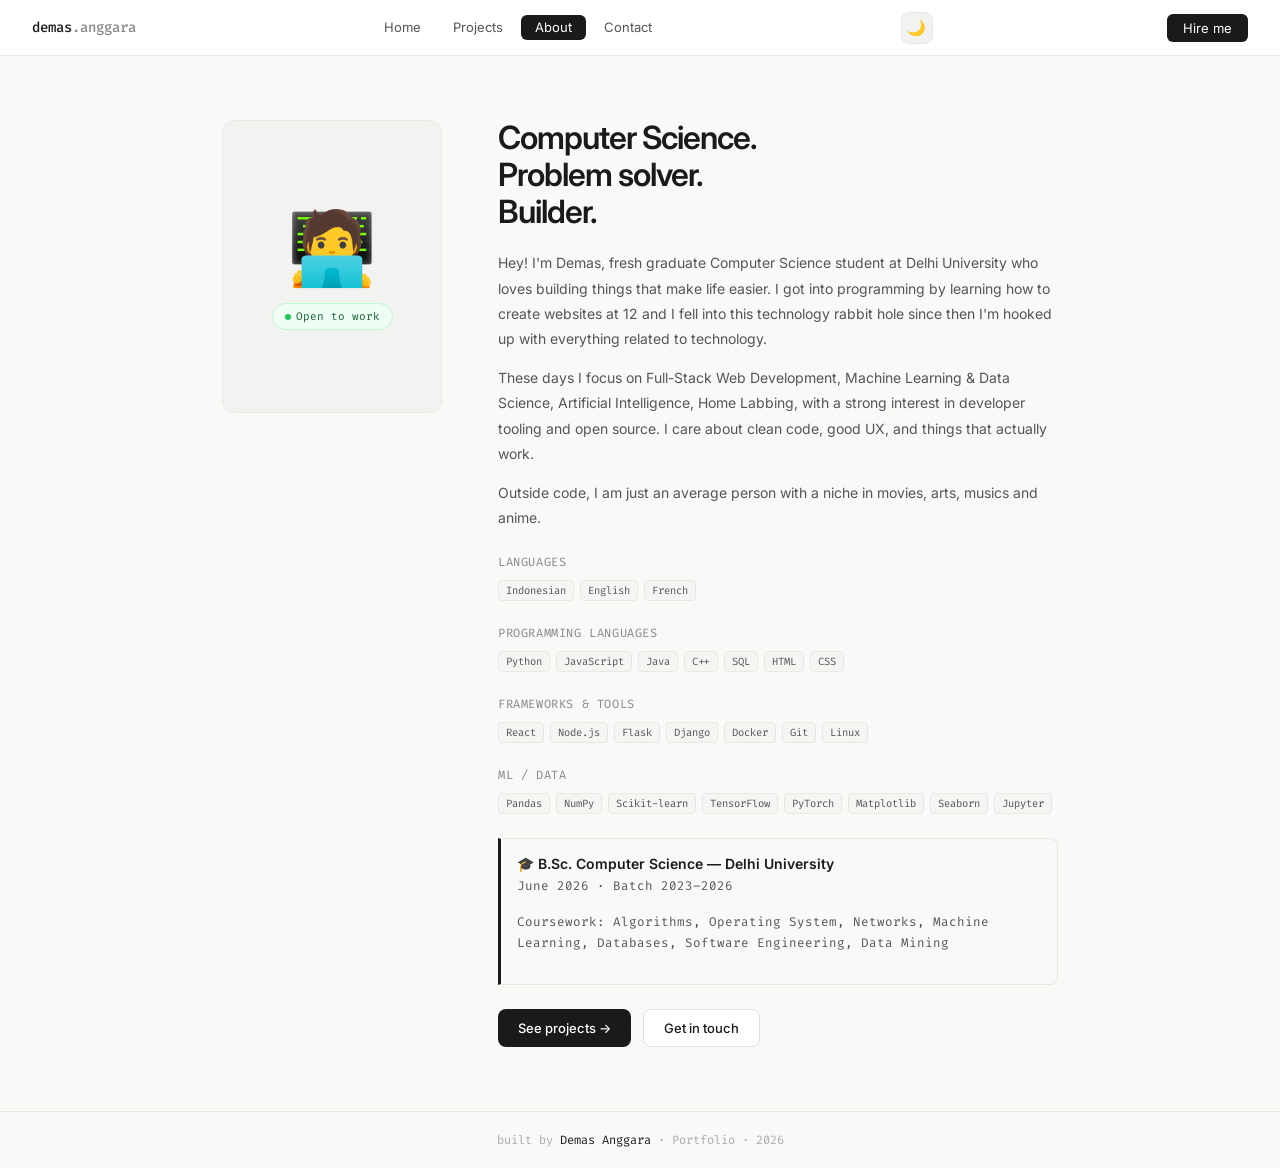
==== about.html @ 1e85b1c3 "Add files via upload" ====
<!DOCTYPE html>
<html lang="en">
<head>
  <meta charset="UTF-8"/>
  <meta name="viewport" content="width=device-width, initial-scale=1.0"/>
  <title>About — Demas Anggara</title>
  <link rel="stylesheet" href="../style.css"/>
</head>
<body>

<nav>
  <a class="nav-brand" href="../index.html">demas<em>.anggara</em></a>
  <div class="nav-links">
    <a class="nav-btn" href="../index.html">Home</a>
    <a class="nav-btn" href="../projects.html">Projects</a>
    <a class="nav-btn" href="../about.html">About</a>
    <a class="nav-btn" href="../contact.html">Contact</a>
  </div>
  <button id="theme-toggle" class="theme-toggle" onclick="toggleTheme()" title="Toggle theme">🌙</button>
  <a class="nav-hire" href="../contact.html">Hire me</a>
</nav>

<div class="about-layout">
  <div class="about-grid">
    <div>
      <div class="avatar-box">🧑‍💻<div class="avail-badge"><span class="badge-dot"></span>Open to work</div></div>
    </div>
    <div class="about-right">
      <h2>Computer Science.<br>Problem solver.<br>Builder.</h2>
      <p>Hey! I'm Demas, fresh graduate Computer Science student at Delhi University who loves building things that make life easier. I got into programming by learning how to create websites at 12 and I fell into this technology rabbit hole since then I'm hooked up with everything related to technology.</p>
      <p>These days I focus on Full-Stack Web Development, Machine Learning & Data Science, Artificial Intelligence, Home Labbing, with a strong interest in developer tooling and open source. I care about clean code, good UX, and things that actually work.</p>
      <p>Outside code, I am just an average person with a niche in movies, arts, musics and anime.</p>


      <div class="skills-header">Languages</div>
      <div class="tag-cloud">
        <span class="tag">Indonesian</span>
        <span class="tag">English</span>
        <span class="tag">French</span>
      </div>

      <div class="skills-header">Programming Languages</div>
      <div class="tag-cloud">
        <span class="tag">Python</span>
        <span class="tag">JavaScript</span>
        <span class="tag">Java</span>
        <span class="tag">C++</span>
        <span class="tag">SQL</span>
        <span class="tag">HTML</span>
        <span class="tag">CSS</span>
      </div>

      <div class="skills-header">Frameworks &amp; Tools</div>
      <div class="tag-cloud">
        <span class="tag">React</span>
        <span class="tag">Node.js</span>
        <span class="tag">Flask</span>
        <span class="tag">Django</span>
        <span class="tag">Docker</span>
        <span class="tag">Git</span>
        <span class="tag">Linux</span>
      </div>

      <div class="skills-header">ML / Data</div>
      <div class="tag-cloud">
          <span class="tag">Pandas</span>
          <span class="tag">NumPy</span>
          <span class="tag">Scikit-learn</span>
          <span class="tag">TensorFlow</span>
          <span class="tag">PyTorch</span>
          <span class="tag">Matplotlib</span>
          <span class="tag">Seaborn</span>
          <span class="tag">Jupyter</span>
      </div>

      <div class="edu-card">
        <h4>🎓 B.Sc. Computer Science — Delhi University</h4>
        <p>June 2026 · Batch 2023–2026</p>
        <p>Coursework: Algorithms, Operating System, Networks, Machine Learning, Databases, Software Engineering, Data Mining</p>
      </div>

      <div class="btn-row" style="margin-top:24px">
        <a class="btn-dark" href="../projects.html">See projects →</a>
        <a class="btn-light" href="../contact.html">Get in touch</a>
      </div>
    </div>
  </div>
</div>

<footer>built by <span>Demas Anggara</span> · Portfolio · 2026</footer>
<script src="../script.js"></script>
</body>
</html>
---- style.css ----
@import url('https://fonts.googleapis.com/css2?family=Inter:wght@400;500;600&family=Fira+Code:wght@400;500&display=swap');

/* ── THEME VARIABLES ── */
:root {
  --bg:           #f9f9f8;
  --bg-card:      #ffffff;
  --bg-hover:     #f2f2f0;
  --bg-input:     #ffffff;
  --bg-muted:     #f5f5f3;
  --bg-edu:       #f9f9f8;
  --border:       #e8e8e4;
  --border-input: #e0e0dc;
  --text:         #1a1a1a;
  --text-muted:   #555555;
  --text-dim:     #888888;
  --text-dimmer:  #aaaaaa;
  --nav-bg:       #ffffff;
  --btn-primary-bg:   #1a1a1a;
  --btn-primary-text: #ffffff;
  --tag-bg:       #f5f5f3;
  --tag-color:    #555555;
  --pill-bg:      #f2f2f0;
  --pill-color:   #555555;
  --terminal-bg:  #1a1a1a;
  --terminal-bar: #2a2a2a;
  --sidebar-link-bg: #f9f9f8;
  --c1:#f0f7ff; --c2:#f7f0ff; --c3:#f0fff7;
  --c4:#fff7f0; --c5:#fff0f7; --c6:#f7fff0;
  --soc-gh:#f2f2f0; --soc-li:#e8f1fb;
  --soc-tw:#f0f7ff; --soc-em:#f7f0ff; --soc-lc:#fff7e8;
}

[data-theme="dark"] {
  --bg:           #111111;
  --bg-card:      #1c1c1c;
  --bg-hover:     #252525;
  --bg-input:     #1c1c1c;
  --bg-muted:     #1a1a1a;
  --bg-edu:       #181818;
  --border:       #2e2e2e;
  --border-input: #333333;
  --text:         #f0f0ee;
  --text-muted:   #a0a09a;
  --text-dim:     #707070;
  --text-dimmer:  #555555;
  --nav-bg:       #111111;
  --btn-primary-bg:   #f0f0ee;
  --btn-primary-text: #111111;
  --tag-bg:       #222222;
  --tag-color:    #a0a09a;
  --pill-bg:      #222222;
  --pill-color:   #909090;
  --terminal-bg:  #0a0a0a;
  --terminal-bar: #161616;
  --sidebar-link-bg: #181818;
  --c1:#131a22; --c2:#1a1322; --c3:#131a16;
  --c4:#1a1813; --c5:#1a1318; --c6:#161a13;
  --soc-gh:#222222; --soc-li:#131b28;
  --soc-tw:#131b22; --soc-em:#1a1328; --soc-lc:#221a13;
}

*, *::before, *::after { box-sizing: border-box; margin: 0; padding: 0; }

body {
  font-family: 'Inter', sans-serif;
  background: var(--bg);
  color: var(--text);
  min-height: 100vh;
  transition: background 0.25s, color 0.25s;
}

a { text-decoration: none; color: inherit; }

/* ── THEME TOGGLE ── */
.theme-toggle {
  width: 32px; height: 32px;
  border-radius: 8px;
  border: 1px solid var(--border);
  background: var(--bg-hover);
  color: var(--text-muted);
  cursor: pointer;
  display: flex;
  align-items: center;
  justify-content: center;
  font-size: 15px;
  transition: background 0.15s, border-color 0.15s;
  flex-shrink: 0;
}
.theme-toggle:hover { background: var(--border); color: var(--text); }

/* ── NAV ── */
nav {
  position: sticky; top: 0; z-index: 100;
  background: var(--nav-bg);
  border-bottom: 1px solid var(--border);
  display: flex; align-items: center; justify-content: space-between;
  padding: 0 32px; height: 56px;
  transition: background 0.25s, border-color 0.25s;
}
.nav-brand { font-family:'Fira Code',monospace; font-size:14px; font-weight:500; color:var(--text); }
.nav-brand em { color:var(--text-dim); font-style:normal; }
.nav-links { display:flex; gap:4px; }
.nav-btn {
  font-size:13px; padding:6px 14px; border-radius:6px; border:none;
  background:transparent; color:var(--text-muted); cursor:pointer;
  font-family:'Inter',sans-serif;
  transition:background 0.15s,color 0.15s;
  text-decoration:none; display:inline-block; line-height:1;
}
.nav-btn:hover { background:var(--bg-hover); color:var(--text); }
.nav-btn.active { background:var(--btn-primary-bg); color:var(--btn-primary-text); }
.nav-hire {
  font-size:13px; padding:6px 16px; border-radius:6px; border:none;
  background:var(--btn-primary-bg); color:var(--btn-primary-text);
  cursor:pointer; font-family:'Inter',sans-serif;
  transition:opacity 0.15s; text-decoration:none;
}
.nav-hire:hover { opacity:0.8; }

/* ── BUTTONS ── */
.btn-dark {
  display:inline-flex; align-items:center; gap:6px;
  background:var(--btn-primary-bg); color:var(--btn-primary-text);
  font-size:13px; font-weight:500; padding:10px 20px;
  border-radius:8px; border:none; cursor:pointer;
  font-family:'Inter',sans-serif; transition:opacity 0.15s; text-decoration:none;
}
.btn-dark:hover { opacity:0.8; }
.btn-light {
  display:inline-flex; align-items:center; gap:6px;
  background:var(--bg-card); color:var(--text);
  font-size:13px; font-weight:500; padding:10px 20px;
  border-radius:8px; border:1px solid var(--border-input);
  cursor:pointer; font-family:'Inter',sans-serif;
  transition:background 0.15s; text-decoration:none;
}
.btn-light:hover { background:var(--bg-hover); }
.btn-row { display:flex; gap:12px; flex-wrap:wrap; }

/* ── BADGES ── */
.badge {
  display:inline-flex; align-items:center; gap:6px;
  background:#f0fdf4; color:#166534; border:1px solid #bbf7d0;
  font-size:12px; font-family:'Fira Code',monospace;
  padding:4px 10px; border-radius:100px; margin-bottom:24px;
}
[data-theme="dark"] .badge { background:#0d2318; color:#4ade80; border-color:#166534; }
.badge-dot { width:6px; height:6px; border-radius:50%; background:#22c55e; }

/* ── TAGS ── */
.tag {
  font-family:'Fira Code',monospace; font-size:10.5px;
  color:var(--tag-color); background:var(--tag-bg);
  padding:3px 7px; border-radius:4px; border:1px solid var(--border);
}

/* ── FOOTER ── */
footer {
  border-top:1px solid var(--border); padding:20px 32px;
  text-align:center; font-size:12px; color:var(--text-dimmer);
  font-family:'Fira Code',monospace; margin-top:auto;
  transition:border-color 0.25s;
}
footer span { color:var(--text); }

/* ── HOME ── */
.home-hero { max-width:1000px; margin:0 auto; padding:80px 32px 64px; }
.home-hero-grid { display:grid; grid-template-columns:1fr 380px; gap:64px; align-items:center; }
h1.hero-name { font-size:52px; font-weight:600; letter-spacing:-1.5px; line-height:1.05; margin-bottom:8px; }
h1.hero-name span { color:var(--text-dim); }
.hero-role { font-size:18px; color:var(--text-muted); margin-bottom:20px; }
.hero-desc { font-size:15px; color:var(--text-muted); line-height:1.7; max-width:440px; margin-bottom:32px; }

.terminal-card { background:var(--terminal-bg); border-radius:12px; overflow:hidden; }
.term-bar { background:var(--terminal-bar); padding:10px 14px; display:flex; align-items:center; gap:8px; }
.term-dot { width:10px; height:10px; border-radius:50%; }
.term-title { font-family:'Fira Code',monospace; font-size:11px; color:#666; margin-left:auto; margin-right:auto; }
.term-body { padding:18px; font-family:'Fira Code',monospace; font-size:12.5px; line-height:2; }
.t-g{color:#4ade80} .t-b{color:#60a5fa} .t-y{color:#fbbf24} .t-w{color:#e5e5e5} .t-dim{color:#6b7280}
.cursor { display:inline-block; width:8px; height:14px; background:#4ade80; vertical-align:-2px; animation:blink 1s step-end infinite; }
@keyframes blink { 0%,100%{opacity:1} 50%{opacity:0} }

.stats-row { display:grid; grid-template-columns:repeat(3,1fr); gap:12px; margin-top:16px; }
.stat-box { background:var(--bg-card); border:1px solid var(--border); border-radius:10px; padding:16px; text-align:center; transition:background 0.25s,border-color 0.25s; }
.stat-n { font-size:26px; font-weight:600; letter-spacing:-1px; }
.stat-l { font-size:11px; color:var(--text-dim); font-family:'Fira Code',monospace; margin-top:2px; }

.tech-strip { border-top:1px solid var(--border); padding:20px 32px; max-width:1000px; margin:0 auto; display:flex; flex-wrap:wrap; gap:8px; align-items:center; transition:border-color 0.25s; }
.tech-label { font-size:11px; color:var(--text-dimmer); font-family:'Fira Code',monospace; margin-right:4px; }
.tech-pill { font-family:'Fira Code',monospace; font-size:11.5px; color:var(--pill-color); background:var(--pill-bg); border:1px solid var(--border); padding:4px 10px; border-radius:100px; transition:background 0.25s,border-color 0.25s; }

.featured-section { max-width:1000px; margin:0 auto; padding:48px 32px; }
.sec-header { display:flex; align-items:center; justify-content:space-between; margin-bottom:24px; }
.sec-title { font-size:20px; font-weight:600; letter-spacing:-0.5px; }
.sec-link { font-size:13px; color:var(--text-muted); text-decoration:none; transition:color 0.15s; }
.sec-link:hover { color:var(--text); }

/* ── PROJECT CARDS ── */
.card-grid-3 { display:grid; grid-template-columns:repeat(3,1fr); gap:16px; }
.proj-card {
  background:var(--bg-card); border:1px solid var(--border); border-radius:12px;
  overflow:hidden; transition:border-color 0.2s,transform 0.2s,background 0.25s;
  cursor:pointer; text-decoration:none; color:inherit; display:block;
}
.proj-card:hover { border-color:var(--text); transform:translateY(-2px); }
.proj-top { height:120px; display:flex; align-items:center; justify-content:center; font-size:36px; border-bottom:1px solid var(--border); transition:border-color 0.25s; }
.c1{background:var(--c1)} .c2{background:var(--c2)} .c3{background:var(--c3)}
.c4{background:var(--c4)} .c5{background:var(--c5)} .c6{background:var(--c6)}
.proj-body { padding:16px; }
.proj-cat { font-size:11px; font-family:'Fira Code',monospace; color:var(--text-dim); margin-bottom:6px; }
.proj-title { font-size:14px; font-weight:600; margin-bottom:6px; }
.proj-desc { font-size:12.5px; color:var(--text-muted); line-height:1.6; margin-bottom:12px; }
.proj-tags { display:flex; flex-wrap:wrap; gap:4px; }

/* ── PROJECTS PAGE ── */
.projects-layout { max-width:1000px; margin:0 auto; padding:64px 32px; }
.page-header { margin-bottom:32px; }
.page-header h2 { font-size:32px; font-weight:600; letter-spacing:-1px; margin-bottom:8px; }
.page-header p { font-size:14px; color:var(--text-muted); line-height:1.7; }
.filter-bar { display:flex; gap:8px; margin-bottom:28px; flex-wrap:wrap; }
.filter-btn {
  font-size:12px; font-family:'Fira Code',monospace; padding:6px 14px;
  border-radius:100px; border:1px solid var(--border-input);
  background:var(--bg-card); color:var(--text-muted); cursor:pointer; transition:all 0.15s;
}
.filter-btn:hover { border-color:var(--text); color:var(--text); }
.filter-btn.active { background:var(--btn-primary-bg); color:var(--btn-primary-text); border-color:var(--btn-primary-bg); }
.proj-grid { display:grid; grid-template-columns:repeat(3,1fr); gap:16px; }

/* ── ABOUT ── */
.about-layout { max-width:900px; margin:0 auto; padding:64px 32px; }
.about-grid { display:grid; grid-template-columns:220px 1fr; gap:56px; align-items:start; }
.avatar-box { background:var(--bg-hover); border:1px solid var(--border); border-radius:12px; aspect-ratio:3/4; display:flex; align-items:center; justify-content:center; font-size:72px; flex-direction:column; gap:12px; transition:background 0.25s,border-color 0.25s; }
.avail-badge { font-size:11px; font-family:'Fira Code',monospace; color:#166534; background:#f0fdf4; border:1px solid #bbf7d0; padding:5px 12px; border-radius:100px; display:flex; align-items:center; gap:5px; }
[data-theme="dark"] .avail-badge { background:#0d2318; color:#4ade80; border-color:#166534; }
.about-right h2 { font-size:32px; font-weight:600; letter-spacing:-1px; line-height:1.15; margin-bottom:20px; }
.about-right p { font-size:14px; color:var(--text-muted); line-height:1.8; margin-bottom:14px; }
.skills-header { font-size:12px; font-family:'Fira Code',monospace; color:var(--text-dim); margin:24px 0 10px; text-transform:uppercase; letter-spacing:0.05em; }
.tag-cloud { display:flex; flex-wrap:wrap; gap:6px; }
.edu-card { margin-top:24px; background:var(--bg-edu); border:1px solid var(--border); border-left:3px solid var(--text); border-radius:0 8px 8px 0; padding:16px; transition:background 0.25s,border-color 0.25s; }
.edu-card h4 { font-size:14px; font-weight:600; margin-bottom:4px; }
.edu-card p { font-size:12.5px; color:var(--text-muted); font-family:'Fira Code',monospace; line-height:1.7; }

/* ── CONTACT ── */
.contact-layout { max-width:860px; margin:0 auto; padding:64px 32px; }
.contact-layout h2 { font-size:36px; font-weight:600; letter-spacing:-1.2px; margin-bottom:8px; }
.contact-layout > p { font-size:14px; color:var(--text-muted); margin-bottom:40px; line-height:1.7; }
.contact-grid { display:grid; grid-template-columns:1fr 1fr; gap:40px; }
.contact-col-title { font-size:12px; font-family:'Fira Code',monospace; color:var(--text-dim); text-transform:uppercase; letter-spacing:0.05em; margin-bottom:16px; }
.soc-card { display:flex; align-items:center; gap:14px; padding:14px 16px; background:var(--bg-card); border:1px solid var(--border); border-radius:10px; cursor:pointer; transition:border-color 0.2s,transform 0.15s,background 0.25s; margin-bottom:10px; text-decoration:none; color:inherit; }
.soc-card:hover { border-color:var(--text); transform:translateX(3px); }
.soc-icon { width:36px; height:36px; border-radius:8px; display:flex; align-items:center; justify-content:center; font-size:16px; flex-shrink:0; transition:background 0.25s; }
.soc-icon.gh{background:var(--soc-gh)} .soc-icon.li{background:var(--soc-li)}
.soc-icon.tw{background:var(--soc-tw)} .soc-icon.em{background:var(--soc-em)} .soc-icon.lc{background:var(--soc-lc)}
.soc-info h4 { font-size:13px; font-weight:600; margin-bottom:2px; }
.soc-info p { font-size:12px; color:var(--text-dim); font-family:'Fira Code',monospace; }
.soc-arrow { margin-left:auto; font-size:12px; color:var(--text-dimmer); }
.form-group { margin-bottom:14px; }
.form-label { font-size:12px; font-family:'Fira Code',monospace; color:var(--text-muted); margin-bottom:5px; display:block; }
.form-input { width:100%; font-size:13px; padding:9px 12px; border:1px solid var(--border-input); border-radius:8px; background:var(--bg-input); color:var(--text); font-family:'Inter',sans-serif; outline:none; transition:border-color 0.2s,background 0.25s,color 0.25s; }
.form-input:focus { border-color:var(--text); }
textarea.form-input { height:100px; resize:none; }
.submit-btn { width:100%; padding:11px; background:var(--btn-primary-bg); color:var(--btn-primary-text); border:none; border-radius:8px; font-size:13px; font-weight:500; cursor:pointer; font-family:'Inter',sans-serif; transition:opacity 0.15s,background 0.25s,color 0.25s; margin-top:4px; }
.submit-btn:hover { opacity:0.8; }
.success-msg { display:none; margin-top:12px; padding:12px; background:#f0fdf4; border:1px solid #bbf7d0; border-radius:8px; font-size:13px; color:#166534; font-family:'Fira Code',monospace; }
[data-theme="dark"] .success-msg { background:#0d2318; border-color:#166534; color:#4ade80; }
.avail-strip { margin-top:48px; background:var(--bg-card); border:1px solid var(--border); border-radius:12px; padding:20px 24px; display:flex; align-items:center; justify-content:space-between; gap:16px; flex-wrap:wrap; transition:background 0.25s,border-color 0.25s; }
.avail-strip h4 { font-size:15px; font-weight:600; margin-bottom:3px; }
.avail-strip p { font-size:12.5px; color:var(--text-muted); }
.green-dot { display:inline-block; width:7px; height:7px; border-radius:50%; background:#22c55e; margin-right:5px; }

/* ── PROJECT DETAIL ── */
.project-detail { max-width:860px; margin:0 auto; padding:56px 32px 80px; }
.breadcrumb { display:flex; align-items:center; gap:8px; font-size:13px; color:var(--text-dim); margin-bottom:40px; font-family:'Fira Code',monospace; }
.breadcrumb a { color:var(--text-muted); text-decoration:none; transition:color 0.15s; }
.breadcrumb a:hover { color:var(--text); }
.breadcrumb-sep { color:var(--text-dimmer); }
.project-hero { height:280px; border-radius:16px; display:flex; align-items:center; justify-content:center; font-size:72px; margin-bottom:40px; border:1px solid var(--border); transition:border-color 0.25s; }
.project-meta-row { display:flex; align-items:center; gap:12px; margin-bottom:12px; flex-wrap:wrap; }
.project-cat-badge { font-family:'Fira Code',monospace; font-size:11px; color:var(--text-muted); background:var(--pill-bg); border:1px solid var(--border); padding:4px 10px; border-radius:100px; transition:background 0.25s,border-color 0.25s; }
.project-year { font-family:'Fira Code',monospace; font-size:12px; color:var(--text-dimmer); }
.project-detail h1 { font-size:36px; font-weight:600; letter-spacing:-1px; margin-bottom:20px; line-height:1.15; }
.project-layout { display:grid; grid-template-columns:1fr 260px; gap:48px; align-items:start; }
.project-body h3 { font-size:16px; font-weight:600; margin:28px 0 10px; }
.project-body h3:first-child { margin-top:0; }
.project-body p { font-size:14px; color:var(--text-muted); line-height:1.8; margin-bottom:14px; }
.project-body ul { padding-left:18px; margin-bottom:14px; }
.project-body ul li { font-size:14px; color:var(--text-muted); line-height:1.8; margin-bottom:4px; }
.project-sidebar { position:sticky; top:80px; display:flex; flex-direction:column; gap:16px; }
.sidebar-card { background:var(--bg-card); border:1px solid var(--border); border-radius:12px; padding:18px; transition:background 0.25s,border-color 0.25s; }
.sidebar-card-title { font-size:11px; font-family:'Fira Code',monospace; color:var(--text-dimmer); text-transform:uppercase; letter-spacing:0.08em; margin-bottom:12px; }
.sidebar-tags { display:flex; flex-wrap:wrap; gap:6px; }
.sidebar-links { display:flex; flex-direction:column; gap:8px; }
.sidebar-link { display:flex; align-items:center; gap:8px; font-size:13px; color:var(--text); text-decoration:none; padding:8px 10px; background:var(--sidebar-link-bg); border:1px solid var(--border); border-radius:8px; transition:border-color 0.15s,background 0.15s; font-weight:500; }
.sidebar-link:hover { border-color:var(--text); background:var(--bg-hover); }
.project-nav { display:flex; justify-content:space-between; margin-top:56px; padding-top:32px; border-top:1px solid var(--border); gap:16px; transition:border-color 0.25s; }
.project-nav-btn { display:flex; flex-direction:column; gap:4px; text-decoration:none; padding:14px 18px; background:var(--bg-card); border:1px solid var(--border); border-radius:10px; transition:border-color 0.15s,transform 0.15s,background 0.25s; max-width:240px; }
.project-nav-btn:hover { border-color:var(--text); transform:translateY(-1px); }
.project-nav-btn.right { text-align:right; margin-left:auto; }
.project-nav-label { font-size:11px; font-family:'Fira Code',monospace; color:var(--text-dimmer); }
.project-nav-title { font-size:13px; font-weight:600; color:var(--text); }

/* ── RESPONSIVE ── */
@media (max-width:700px) {
  .home-hero-grid,.about-grid,.contact-grid,.project-layout { grid-template-columns:1fr; }
  .card-grid-3,.proj-grid { grid-template-columns:1fr; }
  nav { padding:0 16px; }
  .nav-links { display:none; }
  h1.hero-name { font-size:36px; }
  .home-hero,.featured-section,.about-layout,.projects-layout,.contact-layout,.project-detail { padding-left:16px; padding-right:16px; }
  .project-hero { height:180px; font-size:48px; }
  .project-sidebar { position:static; }
}

.carto-map-container {
    margin: 30px 0 40px 0;
    border-radius: 20px;
    overflow: hidden;
    box-shadow: 0 10px 30px rgba(0,0,0,0.15);
    border: 1px solid rgba(255,255,255,0.08);
}

.carto-map-container iframe {
    display: block;
    width: 100%;
    border: none;
}
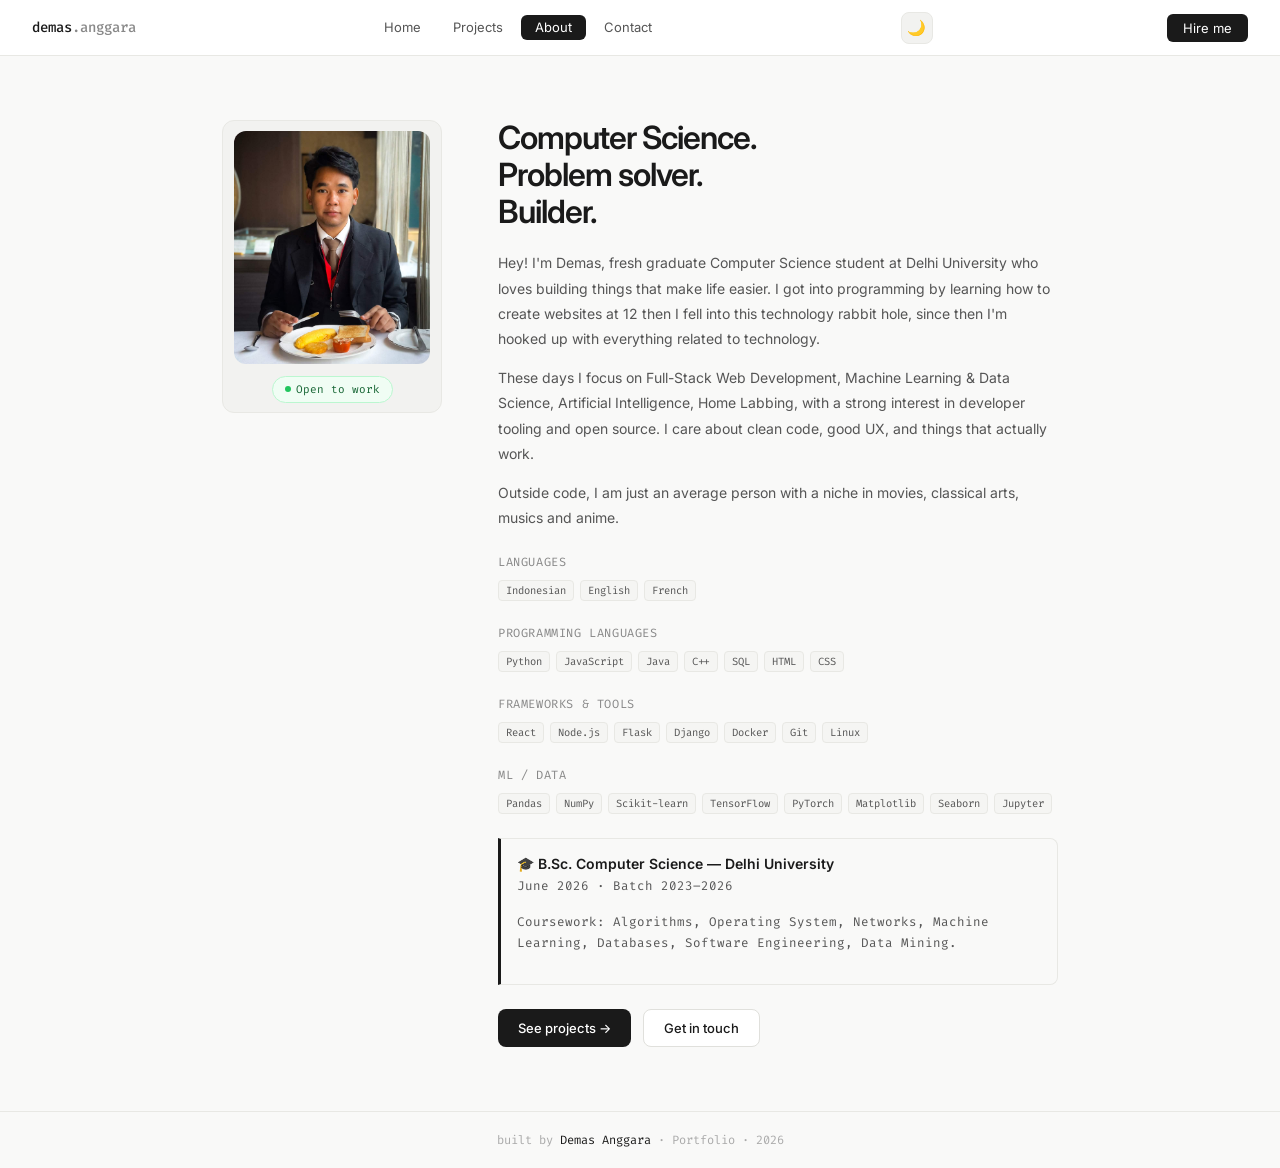
==== commit 2e5e0e36: "Add files via upload" ====
--- a/about.html
+++ b/about.html
@@ -4,32 +4,32 @@
   <meta charset="UTF-8"/>
   <meta name="viewport" content="width=device-width, initial-scale=1.0"/>
   <title>About — Demas Anggara</title>
-  <link rel="stylesheet" href="../style.css"/>
+  <link rel="stylesheet" href="style.css"/>
 </head>
 <body>
 
 <nav>
-  <a class="nav-brand" href="../index.html">demas<em>.anggara</em></a>
+  <a class="nav-brand" href="index.html">demas<em>.anggara</em></a>
   <div class="nav-links">
-    <a class="nav-btn" href="../index.html">Home</a>
-    <a class="nav-btn" href="../projects.html">Projects</a>
-    <a class="nav-btn" href="../about.html">About</a>
-    <a class="nav-btn" href="../contact.html">Contact</a>
+    <a class="nav-btn" href="index.html">Home</a>
+    <a class="nav-btn" href="projects.html">Projects</a>
+    <a class="nav-btn" href="about.html">About</a>
+    <a class="nav-btn" href="contact.html">Contact</a>
   </div>
   <button id="theme-toggle" class="theme-toggle" onclick="toggleTheme()" title="Toggle theme">🌙</button>
-  <a class="nav-hire" href="../contact.html">Hire me</a>
+  <a class="nav-hire" href="contact.html">Hire me</a>
 </nav>
 
 <div class="about-layout">
   <div class="about-grid">
     <div>
-      <div class="avatar-box">🧑‍💻<div class="avail-badge"><span class="badge-dot"></span>Open to work</div></div>
+      <div class="avatar-box"><img src="assets/IMG_7707.jpg" alt="Demas Anggara"/><div class="avail-badge"><span class="badge-dot"></span>Open to work</div></div>
     </div>
     <div class="about-right">
       <h2>Computer Science.<br>Problem solver.<br>Builder.</h2>
-      <p>Hey! I'm Demas, fresh graduate Computer Science student at Delhi University who loves building things that make life easier. I got into programming by learning how to create websites at 12 and I fell into this technology rabbit hole since then I'm hooked up with everything related to technology.</p>
+      <p>Hey! I'm Demas, fresh graduate Computer Science student at Delhi University who loves building things that make life easier. I got into programming by learning how to create websites at 12 then I fell into this technology rabbit hole, since then I'm hooked up with everything related to technology.</p>
       <p>These days I focus on Full-Stack Web Development, Machine Learning & Data Science, Artificial Intelligence, Home Labbing, with a strong interest in developer tooling and open source. I care about clean code, good UX, and things that actually work.</p>
-      <p>Outside code, I am just an average person with a niche in movies, arts, musics and anime.</p>
+      <p>Outside code, I am just an average person with a niche in movies, classical arts, musics and anime.</p>
 
 
       <div class="skills-header">Languages</div>
@@ -76,18 +76,18 @@
       <div class="edu-card">
         <h4>🎓 B.Sc. Computer Science — Delhi University</h4>
         <p>June 2026 · Batch 2023–2026</p>
-        <p>Coursework: Algorithms, Operating System, Networks, Machine Learning, Databases, Software Engineering, Data Mining</p>
+        <p>Coursework: Algorithms, Operating System, Networks, Machine Learning, Databases, Software Engineering, Data Mining.</p>
       </div>
 
       <div class="btn-row" style="margin-top:24px">
-        <a class="btn-dark" href="../projects.html">See projects →</a>
-        <a class="btn-light" href="../contact.html">Get in touch</a>
+        <a class="btn-dark" href="projects.html">See projects →</a>
+        <a class="btn-light" href="contact.html">Get in touch</a>
       </div>
     </div>
   </div>
 </div>
 
 <footer>built by <span>Demas Anggara</span> · Portfolio · 2026</footer>
-<script src="../script.js"></script>
+<script src="script.js"></script>
 </body>
 </html>
--- a/style.css
+++ b/style.css
@@ -24,10 +24,17 @@
   --terminal-bg:  #1a1a1a;
   --terminal-bar: #2a2a2a;
   --sidebar-link-bg: #f9f9f8;
-  --c1:#f0f7ff; --c2:#f7f0ff; --c3:#f0fff7;
-  --c4:#fff7f0; --c5:#fff0f7; --c6:#f7fff0;
-  --soc-gh:#f2f2f0; --soc-li:#e8f1fb;
-  --soc-tw:#f0f7ff; --soc-em:#f7f0ff; --soc-lc:#fff7e8;
+  --c1:#f0f7ff;
+  --c2:#f7f0ff;
+  --c3:#f0fff7;
+  --c4:#fff7f0;
+  --c5:#fff0f7;
+  --c6:#f7fff0;
+  --soc-gh:#f2f2f0;
+  --soc-li:#e8f1fb;
+  --soc-tw:#f0f7ff;
+  --soc-em:#f7f0ff;
+  --soc-lc:#fff7e8;
 }
 
 [data-theme="dark"] {
@@ -53,13 +60,24 @@
   --terminal-bg:  #0a0a0a;
   --terminal-bar: #161616;
   --sidebar-link-bg: #181818;
-  --c1:#131a22; --c2:#1a1322; --c3:#131a16;
-  --c4:#1a1813; --c5:#1a1318; --c6:#161a13;
-  --soc-gh:#222222; --soc-li:#131b28;
-  --soc-tw:#131b22; --soc-em:#1a1328; --soc-lc:#221a13;
-}
-
-*, *::before, *::after { box-sizing: border-box; margin: 0; padding: 0; }
+  --c1:#131a22;
+  --c2:#1a1322;
+  --c3:#131a16;
+  --c4:#1a1813;
+  --c5:#1a1318;
+  --c6:#161a13;
+  --soc-gh:#222222;
+  --soc-li:#131b28;
+  --soc-tw:#131b22;
+  --soc-em:#1a1328;
+  --soc-lc:#221a13;
+}
+
+*, *::before, *::after {
+  box-sizing: border-box;
+  margin: 0;
+  padding: 0;
+}
 
 body {
   font-family: 'Inter', sans-serif;
@@ -69,7 +87,10 @@
   transition: background 0.25s, color 0.25s;
 }
 
-a { text-decoration: none; color: inherit; }
+a {
+  text-decoration: none;
+  color: inherit;
+}
 
 /* ── THEME TOGGLE ── */
 .theme-toggle {
@@ -86,219 +107,1047 @@
   transition: background 0.15s, border-color 0.15s;
   flex-shrink: 0;
 }
-.theme-toggle:hover { background: var(--border); color: var(--text); }
+
+.theme-toggle:hover {
+  background: var(--border);
+  color: var(--text);
+}
 
 /* ── NAV ── */
 nav {
   position: sticky; top: 0; z-index: 100;
   background: var(--nav-bg);
   border-bottom: 1px solid var(--border);
-  display: flex; align-items: center; justify-content: space-between;
+  display: flex; align-items: center;
+  justify-content: space-between;
   padding: 0 32px; height: 56px;
   transition: background 0.25s, border-color 0.25s;
 }
-.nav-brand { font-family:'Fira Code',monospace; font-size:14px; font-weight:500; color:var(--text); }
-.nav-brand em { color:var(--text-dim); font-style:normal; }
-.nav-links { display:flex; gap:4px; }
+
+.nav-brand {
+  font-family: 'Fira Code',monospace;
+  font-size: 14px;
+  font-weight: 500;
+  color: var(--text);
+}
+
+.nav-brand em {
+  color: var(--text-dim);
+  font-style: normal;
+}
+
+.nav-links {
+  display: flex;
+  gap: 4px;
+}
+
 .nav-btn {
-  font-size:13px; padding:6px 14px; border-radius:6px; border:none;
-  background:transparent; color:var(--text-muted); cursor:pointer;
-  font-family:'Inter',sans-serif;
-  transition:background 0.15s,color 0.15s;
-  text-decoration:none; display:inline-block; line-height:1;
-}
-.nav-btn:hover { background:var(--bg-hover); color:var(--text); }
-.nav-btn.active { background:var(--btn-primary-bg); color:var(--btn-primary-text); }
+  font-size: 13px;
+  padding: 6px 14px;
+  border-radius: 6px;
+  border: none;
+  background: transparent;
+  color: var(--text-muted);
+  cursor: pointer;
+  font-family: 'Inter', sans-serif;
+  transition: background 0.15s, color 0.15s;
+  text-decoration: none;
+  display: inline-block;
+  line-height: 1;
+}
+
+.nav-btn:hover {
+  background: var(--bg-hover);
+  color: var(--text);
+}
+
+.nav-btn.active {
+  background: var(--btn-primary-bg);
+  color: var(--btn-primary-text);
+}
+
 .nav-hire {
-  font-size:13px; padding:6px 16px; border-radius:6px; border:none;
-  background:var(--btn-primary-bg); color:var(--btn-primary-text);
-  cursor:pointer; font-family:'Inter',sans-serif;
-  transition:opacity 0.15s; text-decoration:none;
-}
-.nav-hire:hover { opacity:0.8; }
+  font-size: 13px;
+  padding: 6px 16px;
+  border-radius: 6px;
+  border: none;
+  background: var(--btn-primary-bg);
+  color: var(--btn-primary-text);
+  cursor: pointer;
+  font-family: 'Inter', sans-serif;
+  transition: opacity 0.15s;
+  text-decoration: none;
+}
+.nav-hire:hover {
+  opacity: 0.8;
+}
 
 /* ── BUTTONS ── */
 .btn-dark {
-  display:inline-flex; align-items:center; gap:6px;
-  background:var(--btn-primary-bg); color:var(--btn-primary-text);
-  font-size:13px; font-weight:500; padding:10px 20px;
-  border-radius:8px; border:none; cursor:pointer;
-  font-family:'Inter',sans-serif; transition:opacity 0.15s; text-decoration:none;
-}
-.btn-dark:hover { opacity:0.8; }
+  display: inline-flex;
+  align-items: center;
+  gap: 6px;
+  background: var(--btn-primary-bg);
+  color: var(--btn-primary-text);
+  font-size: 13px;
+  font-weight: 500;
+  padding: 10px 20px;
+  border-radius: 8px;
+  border: none;
+  cursor: pointer;
+  font-family: 'Inter', sans-serif;
+  transition: opacity 0.15s;
+  text-decoration: none;
+}
+
+.btn-dark:hover {
+  opacity:0.8;
+}
+
 .btn-light {
-  display:inline-flex; align-items:center; gap:6px;
-  background:var(--bg-card); color:var(--text);
-  font-size:13px; font-weight:500; padding:10px 20px;
-  border-radius:8px; border:1px solid var(--border-input);
-  cursor:pointer; font-family:'Inter',sans-serif;
-  transition:background 0.15s; text-decoration:none;
-}
-.btn-light:hover { background:var(--bg-hover); }
-.btn-row { display:flex; gap:12px; flex-wrap:wrap; }
+  display: inline-flex;
+  align-items: center;
+  gap: 6px;
+  background: var(--bg-card);
+  color: var(--text);
+  font-size: 13px;
+  font-weight: 500;
+  padding: 10px 20px;
+  border-radius: 8px;
+  border: 1px solid var(--border-input);
+  cursor: pointer;
+  font-family: 'Inter', sans-serif;
+  transition: background 0.15s;
+  text-decoration: none;
+}
+
+.btn-light:hover {
+  background: var(--bg-hover);
+}
+
+.btn-row {
+  display: flex;
+  gap: 12px;
+  flex-wrap: wrap;
+}
 
 /* ── BADGES ── */
 .badge {
-  display:inline-flex; align-items:center; gap:6px;
-  background:#f0fdf4; color:#166534; border:1px solid #bbf7d0;
-  font-size:12px; font-family:'Fira Code',monospace;
-  padding:4px 10px; border-radius:100px; margin-bottom:24px;
-}
-[data-theme="dark"] .badge { background:#0d2318; color:#4ade80; border-color:#166534; }
-.badge-dot { width:6px; height:6px; border-radius:50%; background:#22c55e; }
+  display: inline-flex;
+  align-items: center;
+  gap: 6px;
+  background: #f0fdf4;
+  color: #166534;
+  border: 1px solid #bbf7d0;
+  font-size: 12px;
+  font-family: 'Fira Code', monospace;
+  padding: 4px 10px;
+  border-radius: 100px;
+  margin-bottom: 24px;
+}
+
+[data-theme="dark"] .badge {
+  background: #0d2318;
+  color: #4ade80;
+  border-color: #166534;
+}
+
+.badge-dot {
+  width: 6px;
+  height: 6px;
+  border-radius: 50%;
+  background: #22c55e;
+}
 
 /* ── TAGS ── */
 .tag {
-  font-family:'Fira Code',monospace; font-size:10.5px;
-  color:var(--tag-color); background:var(--tag-bg);
-  padding:3px 7px; border-radius:4px; border:1px solid var(--border);
+  font-family: 'Fira Code', monospace;
+  font-size: 10.5px;
+  color: var(--tag-color);
+  background: var(--tag-bg);
+  padding: 3px 7px;
+  border-radius: 4px;
+  border: 1px solid var(--border);
 }
 
 /* ── FOOTER ── */
 footer {
-  border-top:1px solid var(--border); padding:20px 32px;
-  text-align:center; font-size:12px; color:var(--text-dimmer);
-  font-family:'Fira Code',monospace; margin-top:auto;
-  transition:border-color 0.25s;
-}
-footer span { color:var(--text); }
+  border-top: 1px solid var(--border);
+  padding: 20px 32px;
+  text-align: center;
+  font-size: 12px;
+  color: var(--text-dimmer);
+  font-family: 'Fira Code', monospace;
+  margin-top: auto;
+  transition: border-color 0.25s;
+}
+footer span {
+  color: var(--text);
+}
 
 /* ── HOME ── */
-.home-hero { max-width:1000px; margin:0 auto; padding:80px 32px 64px; }
-.home-hero-grid { display:grid; grid-template-columns:1fr 380px; gap:64px; align-items:center; }
-h1.hero-name { font-size:52px; font-weight:600; letter-spacing:-1.5px; line-height:1.05; margin-bottom:8px; }
-h1.hero-name span { color:var(--text-dim); }
-.hero-role { font-size:18px; color:var(--text-muted); margin-bottom:20px; }
-.hero-desc { font-size:15px; color:var(--text-muted); line-height:1.7; max-width:440px; margin-bottom:32px; }
-
-.terminal-card { background:var(--terminal-bg); border-radius:12px; overflow:hidden; }
-.term-bar { background:var(--terminal-bar); padding:10px 14px; display:flex; align-items:center; gap:8px; }
-.term-dot { width:10px; height:10px; border-radius:50%; }
-.term-title { font-family:'Fira Code',monospace; font-size:11px; color:#666; margin-left:auto; margin-right:auto; }
-.term-body { padding:18px; font-family:'Fira Code',monospace; font-size:12.5px; line-height:2; }
-.t-g{color:#4ade80} .t-b{color:#60a5fa} .t-y{color:#fbbf24} .t-w{color:#e5e5e5} .t-dim{color:#6b7280}
-.cursor { display:inline-block; width:8px; height:14px; background:#4ade80; vertical-align:-2px; animation:blink 1s step-end infinite; }
-@keyframes blink { 0%,100%{opacity:1} 50%{opacity:0} }
-
-.stats-row { display:grid; grid-template-columns:repeat(3,1fr); gap:12px; margin-top:16px; }
-.stat-box { background:var(--bg-card); border:1px solid var(--border); border-radius:10px; padding:16px; text-align:center; transition:background 0.25s,border-color 0.25s; }
-.stat-n { font-size:26px; font-weight:600; letter-spacing:-1px; }
-.stat-l { font-size:11px; color:var(--text-dim); font-family:'Fira Code',monospace; margin-top:2px; }
-
-.tech-strip { border-top:1px solid var(--border); padding:20px 32px; max-width:1000px; margin:0 auto; display:flex; flex-wrap:wrap; gap:8px; align-items:center; transition:border-color 0.25s; }
-.tech-label { font-size:11px; color:var(--text-dimmer); font-family:'Fira Code',monospace; margin-right:4px; }
-.tech-pill { font-family:'Fira Code',monospace; font-size:11.5px; color:var(--pill-color); background:var(--pill-bg); border:1px solid var(--border); padding:4px 10px; border-radius:100px; transition:background 0.25s,border-color 0.25s; }
-
-.featured-section { max-width:1000px; margin:0 auto; padding:48px 32px; }
-.sec-header { display:flex; align-items:center; justify-content:space-between; margin-bottom:24px; }
-.sec-title { font-size:20px; font-weight:600; letter-spacing:-0.5px; }
-.sec-link { font-size:13px; color:var(--text-muted); text-decoration:none; transition:color 0.15s; }
-.sec-link:hover { color:var(--text); }
+.home-hero {
+  max-width: 1000px;
+  margin: 0 auto;
+  padding: 80px 32px 64px;
+}
+
+.home-hero-grid {
+  display: grid;
+  grid-template-columns: 1fr 380px;
+  gap: 64px;
+  align-items: center;
+}
+
+h1.hero-name {
+  font-size: 52px;
+  font-weight: 600;
+  letter-spacing: -1.5px;
+  line-height: 1.05;
+  margin-bottom: 8px;
+}
+
+h1.hero-name span {
+  color: var(--text-dim);
+}
+
+.hero-role {
+  font-size: 18px;
+  color: var(--text-muted);
+  margin-bottom: 20px;
+}
+
+.hero-desc {
+  font-size: 15px;
+  color: var(--text-muted);
+  line-height: 1.7;
+  max-width: 440px;
+  margin-bottom: 32px;
+}
+
+.terminal-card {
+  background: var(--terminal-bg);
+  border-radius: 12px;
+  overflow: hidden;
+}
+
+.term-bar {
+  background: var(--terminal-bar);
+  padding: 10px 14px;
+  display: flex;
+  align-items: center;
+  gap: 8px;
+}
+
+.term-dot {
+  width: 10px;
+  height: 10px;
+  border-radius: 50%;
+}
+
+.term-title {
+  font-family: 'Fira Code', monospace;
+  font-size: 11px;
+  color: #666;
+  margin-left: auto;
+  margin-right: auto;
+}
+
+.term-body {
+  padding: 18px;
+  font-family: 'Fira Code', monospace;
+  font-size: 12.5px;
+  line-height: 2;
+}
+
+.t-g {
+  color: #4ade80
+}
+
+.t-b {
+  color: #60a5fa
+}
+
+.t-y {
+  color: #fbbf24
+}
+
+.t-w {
+  color: #e5e5e5
+}
+
+.t-dim {
+  color: #6b7280
+}
+
+.cursor {
+  display: inline-block;
+  width: 8px;
+  height: 14px;
+  background: #4ade80;
+  vertical-align: -2px;
+  animation: blink 1s step-end infinite;
+}
+
+@keyframes blink { 0%, 100%{opacity: 1} 50%{opacity: 0} }
+
+.stats-row {
+  display: grid;
+  grid-template-columns: repeat(3,1fr);
+  gap: 12px;
+  margin-top: 16px;
+}
+
+.stat-box {
+  background: var(--bg-card);
+  border: 1px solid var(--border);
+  border-radius: 10px;
+  padding: 16px;
+  text-align: center;
+  transition: background 0.25s, border-color 0.25s;
+}
+
+.stat-n {
+  font-size: 26px;
+  font-weight: 600;
+  letter-spacing: -1px;
+}
+
+.stat-l {
+  font-size: 11px;
+  color: var(--text-dim);
+  font-family: 'Fira Code', monospace;
+  margin-top: 2px;
+}
+
+.tech-strip {
+  border-top: 1px solid var(--border);
+  padding: 20px 32px;
+  max-width: 1000px;
+  margin: 0 auto;
+  display: flex;
+  flex-wrap: wrap;
+  gap: 8px;
+  align-items: center;
+  transition: border-color 0.25s;
+}
+
+.tech-label {
+  font-size: 11px;
+  color: var(--text-dimmer);
+  font-family: 'Fira Code', monospace;
+  margin-right: 4px;
+}
+
+.tech-pill {
+  font-family: 'Fira Code', monospace;
+  font-size: 11.5px;
+  color: var(--pill-color);
+  background: var(--pill-bg);
+  border: 1px solid var(--border);
+  padding: 4px 10px;
+  border-radius: 100px;
+  transition: background  0.25s, border-color 0.25s;
+}
+
+.featured-section {
+  max-width: 1000px;
+  margin: 0 auto;
+  padding: 48px 32px;
+}
+
+.sec-header {
+  display: flex;
+  align-items: center;
+  justify-content: space-between;
+  margin-bottom: 24px;
+}
+
+.sec-title {
+  font-size: 20px;
+  font-weight: 600;
+  letter-spacing: -0.5px;
+}
+
+.sec-link {
+  font-size: 13px;
+  color: var(--text-muted);
+  text-decoration: none;
+  transition: color 0.15s;
+}
+
+.sec-link:hover {
+  color: var(--text);
+}
 
 /* ── PROJECT CARDS ── */
-.card-grid-3 { display:grid; grid-template-columns:repeat(3,1fr); gap:16px; }
+.card-grid-3 {
+  display: grid;
+  grid-template-columns: repeat(3, 1fr);
+  gap: 16px;
+}
+
 .proj-card {
-  background:var(--bg-card); border:1px solid var(--border); border-radius:12px;
-  overflow:hidden; transition:border-color 0.2s,transform 0.2s,background 0.25s;
-  cursor:pointer; text-decoration:none; color:inherit; display:block;
-}
-.proj-card:hover { border-color:var(--text); transform:translateY(-2px); }
-.proj-top { height:120px; display:flex; align-items:center; justify-content:center; font-size:36px; border-bottom:1px solid var(--border); transition:border-color 0.25s; }
-.c1{background:var(--c1)} .c2{background:var(--c2)} .c3{background:var(--c3)}
-.c4{background:var(--c4)} .c5{background:var(--c5)} .c6{background:var(--c6)}
-.proj-body { padding:16px; }
-.proj-cat { font-size:11px; font-family:'Fira Code',monospace; color:var(--text-dim); margin-bottom:6px; }
-.proj-title { font-size:14px; font-weight:600; margin-bottom:6px; }
-.proj-desc { font-size:12.5px; color:var(--text-muted); line-height:1.6; margin-bottom:12px; }
-.proj-tags { display:flex; flex-wrap:wrap; gap:4px; }
+  background: var(--bg-card);
+  border: 1px solid var(--border);
+  border-radius: 12px;
+  overflow: hidden;
+  transition: border-color 0.2s, transform 0.2s, background 0.25s;
+  cursor: pointer;
+  text-decoration: none;
+  color: inherit;
+  display: block;
+}
+
+.proj-card:hover {
+  border-color: var(--text);
+  transform: translateY(-2px);
+}
+
+.proj-top {
+  height: 120px;
+  display: flex;
+  align-items: center;
+  justify-content: center;
+  font-size: 36px;
+  border-bottom: 1px solid var(--border);
+  transition: border-color 0.25s;
+}
+
+.c1 {
+  background: var(--c1)
+}
+
+.c2 {
+  background: var(--c2)
+}
+
+.c3{
+  background: var(--c3)
+}
+
+.c4{
+  background: var(--c4)
+} 
+
+.c5{
+  background: var(--c5)
+} 
+
+.c6{
+  background: var(--c6)
+}
+
+.proj-body {
+  padding: 16px;
+}
+
+.proj-cat {
+  font-size: 11px;
+  font-family: 'Fira Code', monospace;
+  color: var(--text-dim);
+  margin-bottom: 6px;
+}
+
+.proj-title {
+  font-size: 14px;
+  font-weight: 600;
+  margin-bottom: 6px;
+}
+
+.proj-desc {
+  font-size: 12.5px;
+  color: var(--text-muted);
+  line-height: 1.6;
+  margin-bottom: 12px;
+}
+
+.proj-tags {
+  display: flex;
+  flex-wrap: wrap;
+  gap:4px;
+}
 
 /* ── PROJECTS PAGE ── */
-.projects-layout { max-width:1000px; margin:0 auto; padding:64px 32px; }
-.page-header { margin-bottom:32px; }
-.page-header h2 { font-size:32px; font-weight:600; letter-spacing:-1px; margin-bottom:8px; }
-.page-header p { font-size:14px; color:var(--text-muted); line-height:1.7; }
-.filter-bar { display:flex; gap:8px; margin-bottom:28px; flex-wrap:wrap; }
+.projects-layout {
+  max-width: 1000px;
+  margin: 0 auto;
+  padding: 64px 32px;
+}
+
+.page-header {
+  margin-bottom: 32px;
+}
+
+.page-header h2 {
+  font-size: 32px;
+  font-weight: 600;
+  letter-spacing: -1px;
+  margin-bottom: 8px;
+}
+
+.page-header p {
+  font-size: 14px;
+  color: var(--text-muted);
+  line-height: 1.7;
+}
+
+.filter-bar {
+  display: flex;
+  gap: 8px;
+  margin-bottom: 28px;
+  flex-wrap: wrap;
+}
+
 .filter-btn {
-  font-size:12px; font-family:'Fira Code',monospace; padding:6px 14px;
-  border-radius:100px; border:1px solid var(--border-input);
-  background:var(--bg-card); color:var(--text-muted); cursor:pointer; transition:all 0.15s;
-}
-.filter-btn:hover { border-color:var(--text); color:var(--text); }
-.filter-btn.active { background:var(--btn-primary-bg); color:var(--btn-primary-text); border-color:var(--btn-primary-bg); }
-.proj-grid { display:grid; grid-template-columns:repeat(3,1fr); gap:16px; }
+  font-size: 12px;
+  font-family: 'Fira Code', monospace;
+  padding: 6px 14px;
+  border-radius: 100px;
+  border: 1px solid var(--border-input);
+  background: var(--bg-card);
+  color: var(--text-muted);
+  cursor: pointer;
+  transition: all 0.15s;
+}
+
+.filter-btn:hover {
+  border-color: var(--text);
+  color: var(--text);
+}
+
+.filter-btn.active {
+  background: var(--btn-primary-bg);
+  color: var(--btn-primary-text);
+  border-color: var(--btn-primary-bg);
+}
+
+.proj-grid {
+  display: grid;
+  grid-template-columns: repeat(3,1fr);
+  gap: 16px;
+}
 
 /* ── ABOUT ── */
-.about-layout { max-width:900px; margin:0 auto; padding:64px 32px; }
-.about-grid { display:grid; grid-template-columns:220px 1fr; gap:56px; align-items:start; }
-.avatar-box { background:var(--bg-hover); border:1px solid var(--border); border-radius:12px; aspect-ratio:3/4; display:flex; align-items:center; justify-content:center; font-size:72px; flex-direction:column; gap:12px; transition:background 0.25s,border-color 0.25s; }
-.avail-badge { font-size:11px; font-family:'Fira Code',monospace; color:#166534; background:#f0fdf4; border:1px solid #bbf7d0; padding:5px 12px; border-radius:100px; display:flex; align-items:center; gap:5px; }
-[data-theme="dark"] .avail-badge { background:#0d2318; color:#4ade80; border-color:#166534; }
-.about-right h2 { font-size:32px; font-weight:600; letter-spacing:-1px; line-height:1.15; margin-bottom:20px; }
-.about-right p { font-size:14px; color:var(--text-muted); line-height:1.8; margin-bottom:14px; }
-.skills-header { font-size:12px; font-family:'Fira Code',monospace; color:var(--text-dim); margin:24px 0 10px; text-transform:uppercase; letter-spacing:0.05em; }
-.tag-cloud { display:flex; flex-wrap:wrap; gap:6px; }
-.edu-card { margin-top:24px; background:var(--bg-edu); border:1px solid var(--border); border-left:3px solid var(--text); border-radius:0 8px 8px 0; padding:16px; transition:background 0.25s,border-color 0.25s; }
-.edu-card h4 { font-size:14px; font-weight:600; margin-bottom:4px; }
-.edu-card p { font-size:12.5px; color:var(--text-muted); font-family:'Fira Code',monospace; line-height:1.7; }
+.about-layout {
+  max-width: 900px;
+  margin: 0 auto;
+  padding: 64px 32px;
+}
+
+.about-grid {
+  display: grid;
+  grid-template-columns: 220px 1fr;
+  gap: 56px;
+  align-items: start;
+}
+
+.avatar-box {
+  background: var(--bg-hover);
+  border: 1px solid var(--border);
+  border-radius: 12px;
+  aspect-ratio: 3/4;
+  display: flex;
+  align-items: center;
+  justify-content: center;
+  font-size: 72px;
+  flex-direction: column;
+  gap: 12px;
+  transition: background 0.25s, border-color 0.25s;
+}
+
+.avail-badge {
+  font-size: 11px;
+  font-family: 'Fira Code', monospace;
+  color: #166534;
+  background: #f0fdf4;
+  border: 1px solid #bbf7d0;
+  padding: 5px 12px;
+  border-radius: 100px;
+  display: flex;
+  align-items: center;
+  gap: 5px;
+}
+
+[data-theme="dark"] .avail-badge {
+  background: #0d2318;
+  color: #4ade80;
+  border-color: #166534;
+}
+
+.about-right h2 {
+  font-size: 32px;
+  font-weight: 600;
+  letter-spacing: -1px;
+  line-height: 1.15;
+  margin-bottom: 20px;
+}
+.about-right p {
+  font-size: 14px;
+  color: var(--text-muted);
+  line-height: 1.8;
+  margin-bottom: 14px;
+}
+.skills-header {
+  font-size: 12px;
+  font-family: 'Fira Code', monospace;
+  color: var(--text-dim);
+  margin: 24px 0 10px;
+  text-transform: uppercase;
+  letter-spacing: 0.05em;
+}
+.tag-cloud {
+  display: flex;
+  flex-wrap: wrap;
+  gap: 6px;
+}
+.edu-card {
+  margin-top: 24px;
+  background: var(--bg-edu);
+  border: 1px solid var(--border);
+  border-left: 3px solid var(--text);
+  border-radius: 0 8px 8px 0;
+  padding: 16px;
+  transition: background 0.25s, border-color 0.25s;
+}
+.edu-card h4 {
+  font-size: 14px;
+  font-weight: 600;
+  margin-bottom: 4px;
+}
+
+.edu-card p {
+  font-size: 12.5px;
+  color: var(--text-muted);
+  font-family: 'Fira Code', monospace;
+  line-height: 1.7;
+}
 
 /* ── CONTACT ── */
-.contact-layout { max-width:860px; margin:0 auto; padding:64px 32px; }
-.contact-layout h2 { font-size:36px; font-weight:600; letter-spacing:-1.2px; margin-bottom:8px; }
-.contact-layout > p { font-size:14px; color:var(--text-muted); margin-bottom:40px; line-height:1.7; }
-.contact-grid { display:grid; grid-template-columns:1fr 1fr; gap:40px; }
-.contact-col-title { font-size:12px; font-family:'Fira Code',monospace; color:var(--text-dim); text-transform:uppercase; letter-spacing:0.05em; margin-bottom:16px; }
-.soc-card { display:flex; align-items:center; gap:14px; padding:14px 16px; background:var(--bg-card); border:1px solid var(--border); border-radius:10px; cursor:pointer; transition:border-color 0.2s,transform 0.15s,background 0.25s; margin-bottom:10px; text-decoration:none; color:inherit; }
-.soc-card:hover { border-color:var(--text); transform:translateX(3px); }
-.soc-icon { width:36px; height:36px; border-radius:8px; display:flex; align-items:center; justify-content:center; font-size:16px; flex-shrink:0; transition:background 0.25s; }
-.soc-icon.gh{background:var(--soc-gh)} .soc-icon.li{background:var(--soc-li)}
-.soc-icon.tw{background:var(--soc-tw)} .soc-icon.em{background:var(--soc-em)} .soc-icon.lc{background:var(--soc-lc)}
-.soc-info h4 { font-size:13px; font-weight:600; margin-bottom:2px; }
-.soc-info p { font-size:12px; color:var(--text-dim); font-family:'Fira Code',monospace; }
-.soc-arrow { margin-left:auto; font-size:12px; color:var(--text-dimmer); }
-.form-group { margin-bottom:14px; }
-.form-label { font-size:12px; font-family:'Fira Code',monospace; color:var(--text-muted); margin-bottom:5px; display:block; }
-.form-input { width:100%; font-size:13px; padding:9px 12px; border:1px solid var(--border-input); border-radius:8px; background:var(--bg-input); color:var(--text); font-family:'Inter',sans-serif; outline:none; transition:border-color 0.2s,background 0.25s,color 0.25s; }
-.form-input:focus { border-color:var(--text); }
-textarea.form-input { height:100px; resize:none; }
-.submit-btn { width:100%; padding:11px; background:var(--btn-primary-bg); color:var(--btn-primary-text); border:none; border-radius:8px; font-size:13px; font-weight:500; cursor:pointer; font-family:'Inter',sans-serif; transition:opacity 0.15s,background 0.25s,color 0.25s; margin-top:4px; }
-.submit-btn:hover { opacity:0.8; }
-.success-msg { display:none; margin-top:12px; padding:12px; background:#f0fdf4; border:1px solid #bbf7d0; border-radius:8px; font-size:13px; color:#166534; font-family:'Fira Code',monospace; }
-[data-theme="dark"] .success-msg { background:#0d2318; border-color:#166534; color:#4ade80; }
-.avail-strip { margin-top:48px; background:var(--bg-card); border:1px solid var(--border); border-radius:12px; padding:20px 24px; display:flex; align-items:center; justify-content:space-between; gap:16px; flex-wrap:wrap; transition:background 0.25s,border-color 0.25s; }
-.avail-strip h4 { font-size:15px; font-weight:600; margin-bottom:3px; }
-.avail-strip p { font-size:12.5px; color:var(--text-muted); }
-.green-dot { display:inline-block; width:7px; height:7px; border-radius:50%; background:#22c55e; margin-right:5px; }
+.contact-layout {
+  max-width: 860px;
+  margin: 0 auto;
+  padding: 64px 32px;
+}
+
+.contact-layout h2 {
+  font-size: 36px;
+  font-weight: 600;
+  letter-spacing: -1.2px;
+  margin-bottom: 8px;
+}
+.contact-layout > p {
+  font-size: 14px;
+  color: var(--text-muted);
+  margin-bottom: 40px;
+  line-height: 1.7;
+}
+.contact-grid {
+  display: grid;
+  grid-template-columns: 1fr 1fr;
+  gap: 40px;
+}
+.contact-col-title {
+  font-size: 12px;
+  font-family: 'Fira Code', monospace;
+  color: var(--text-dim);
+  text-transform: uppercase;
+  letter-spacing: 0.05em;
+  margin-bottom: 16px;
+}
+.soc-card {
+  display: flex;
+  align-items: center;
+  gap: 14px;
+  padding: 14px 16px;
+  background: var(--bg-card);
+  border: 1px solid var(--border);
+  border-radius: 10px;
+  cursor: pointer;
+  transition: border-color 0.2s, transform_0.15s, background_0.25s;
+  margin-bottom: 10px;
+  text-decoration: none;
+  color: inherit;
+}
+
+.soc-card:hover {
+  border-color: var(--text);
+  transform: translateX(3px);
+}
+
+.soc-icon {
+  width: 36px;
+  height: 36px;
+  border-radius: 8px;
+  display: flex;
+  align-items: center;
+  justify-content: center;
+  font-size: 16px;
+  flex-shrink: 0;
+  transition: background 0.25s;
+}
+
+.soc-icon.gh {
+  background: var(--soc-gh)
+}
+
+.soc-icon.li {
+  background: var(--soc-li)
+}
+
+.soc-icon.tw {
+  background: var(--soc-tw)
+}
+
+.soc-icon.em {
+  background: var(--soc-em)
+}
+
+.soc-icon.lc {
+  background: var(--soc-lc)
+}
+
+.soc-icon i {
+  font-size: 18px;
+  color: #555;
+}
+
+.soc-info h4 {
+  font-size: 13px;
+  font-weight: 600;
+  margin-bottom: 2px;
+}
+
+.soc-info p {
+  font-size: 12px;
+  color: var(--text-dim);
+  font-family: 'Fira Code', monospace;
+}
+
+.soc-arrow {
+  margin-left: auto;
+  font-size: 12px;
+  color: var(--text-dimmer);
+}
+
+.form-group {
+  margin-bottom: 14px;
+}
+
+.form-label {
+  font-size: 12px;
+  font-family: 'Fira Code', monospace;
+  color: var(--text-muted);
+  margin-bottom: 5px;
+  display: block;
+}
+
+.form-input {
+  width: 100%;
+  font-size: 13px;
+  padding: 9px 12px;
+  border: 1px solid var(--border-input);
+  border-radius: 8px;
+  background: var(--bg-input);
+  color: var(--text);
+  font-family: 'Inter', sans-serif;
+  outline: none;
+  transition: border-color 0.2s, background 0.25s, color 0.25s;
+}
+
+.form-input:focus {
+  border-color: var(--text);
+}
+
+textarea.form-input {
+  height: 100px;
+  resize: none;
+}
+
+.submit-btn {
+  width: 100%;
+  padding: 11px;
+  background: var(--btn-primary-bg);
+  color: var(--btn-primary-text);
+  border: none;
+  border-radius: 8px;
+  font-size: 13px;
+  font-weight: 500;
+  cursor: pointer;
+  font-family: 'Inter', sans-serif;
+  transition: opacity 0.15s, background 0.25s, color 0.25s;
+  margin-top: 4px;
+}
+
+.submit-btn:hover {
+  opacity: 0.8;
+}
+
+.success-msg {
+  display: none;
+  margin-top: 12px;
+  padding: 12px;
+  background: #f0fdf4;
+  border: 1px solid #bbf7d0;
+  border-radius: 8px;
+  font-size: 13px;
+  color: #166534;
+  font-family: 'Fira Code', monospace;
+}
+
+[data-theme="dark"] .success-msg {
+  background: #0d2318;
+  border-color: #166534;
+  color: #4ade80;
+}
+
+.avail-strip {
+  margin-top: 48px;
+  background: var(--bg-card);
+  border: 1px solid var(--border);
+  border-radius: 12px;
+  padding: 20px 24px;
+  display: flex;
+  align-items: center;
+  justify-content: space-between;
+  gap: 16px;
+  flex-wrap: wrap;
+  transition: background 0.25s, border-color 0.25s;
+}
+
+.avail-strip h4 {
+  font-size: 15px;
+  font-weight: 600;
+  margin-bottom: 3px;
+}
+
+.avail-strip p {
+  font-size: 12.5px;
+  color: var(--text-muted);
+}
+
+.green-dot {
+  display: inline-block;
+  width: 7px;
+  height: 7px;
+  border-radius: 50%;
+  background: #22c55e;
+  margin-right: 5px;
+}
 
 /* ── PROJECT DETAIL ── */
-.project-detail { max-width:860px; margin:0 auto; padding:56px 32px 80px; }
-.breadcrumb { display:flex; align-items:center; gap:8px; font-size:13px; color:var(--text-dim); margin-bottom:40px; font-family:'Fira Code',monospace; }
-.breadcrumb a { color:var(--text-muted); text-decoration:none; transition:color 0.15s; }
-.breadcrumb a:hover { color:var(--text); }
-.breadcrumb-sep { color:var(--text-dimmer); }
-.project-hero { height:280px; border-radius:16px; display:flex; align-items:center; justify-content:center; font-size:72px; margin-bottom:40px; border:1px solid var(--border); transition:border-color 0.25s; }
-.project-meta-row { display:flex; align-items:center; gap:12px; margin-bottom:12px; flex-wrap:wrap; }
-.project-cat-badge { font-family:'Fira Code',monospace; font-size:11px; color:var(--text-muted); background:var(--pill-bg); border:1px solid var(--border); padding:4px 10px; border-radius:100px; transition:background 0.25s,border-color 0.25s; }
-.project-year { font-family:'Fira Code',monospace; font-size:12px; color:var(--text-dimmer); }
-.project-detail h1 { font-size:36px; font-weight:600; letter-spacing:-1px; margin-bottom:20px; line-height:1.15; }
-.project-layout { display:grid; grid-template-columns:1fr 260px; gap:48px; align-items:start; }
-.project-body h3 { font-size:16px; font-weight:600; margin:28px 0 10px; }
-.project-body h3:first-child { margin-top:0; }
-.project-body p { font-size:14px; color:var(--text-muted); line-height:1.8; margin-bottom:14px; }
-.project-body ul { padding-left:18px; margin-bottom:14px; }
-.project-body ul li { font-size:14px; color:var(--text-muted); line-height:1.8; margin-bottom:4px; }
-.project-sidebar { position:sticky; top:80px; display:flex; flex-direction:column; gap:16px; }
-.sidebar-card { background:var(--bg-card); border:1px solid var(--border); border-radius:12px; padding:18px; transition:background 0.25s,border-color 0.25s; }
-.sidebar-card-title { font-size:11px; font-family:'Fira Code',monospace; color:var(--text-dimmer); text-transform:uppercase; letter-spacing:0.08em; margin-bottom:12px; }
-.sidebar-tags { display:flex; flex-wrap:wrap; gap:6px; }
-.sidebar-links { display:flex; flex-direction:column; gap:8px; }
-.sidebar-link { display:flex; align-items:center; gap:8px; font-size:13px; color:var(--text); text-decoration:none; padding:8px 10px; background:var(--sidebar-link-bg); border:1px solid var(--border); border-radius:8px; transition:border-color 0.15s,background 0.15s; font-weight:500; }
-.sidebar-link:hover { border-color:var(--text); background:var(--bg-hover); }
-.project-nav { display:flex; justify-content:space-between; margin-top:56px; padding-top:32px; border-top:1px solid var(--border); gap:16px; transition:border-color 0.25s; }
-.project-nav-btn { display:flex; flex-direction:column; gap:4px; text-decoration:none; padding:14px 18px; background:var(--bg-card); border:1px solid var(--border); border-radius:10px; transition:border-color 0.15s,transform 0.15s,background 0.25s; max-width:240px; }
-.project-nav-btn:hover { border-color:var(--text); transform:translateY(-1px); }
-.project-nav-btn.right { text-align:right; margin-left:auto; }
-.project-nav-label { font-size:11px; font-family:'Fira Code',monospace; color:var(--text-dimmer); }
-.project-nav-title { font-size:13px; font-weight:600; color:var(--text); }
+.project-detail {
+  max-width: 860px;
+  margin: 0 auto;
+  padding: 56px 32px 80px;
+}
+
+.breadcrumb {
+  display: flex;
+  align-items: center;
+  gap: 8px;
+  font-size: 13px;
+  color: var(--text-dim);
+  margin-bottom: 40px;
+  font-family: 'Fira Code', monospace;
+}
+
+.breadcrumb a {
+  color: var(--text-muted);
+  text-decoration: none;
+  transition: color 0.15s;
+}
+
+.breadcrumb a:hover {
+  color: var(--text);
+}
+
+.breadcrumb-sep {
+  color: var(--text-dimmer);
+}
+
+.project-hero {
+  height: 280px;
+  border-radius: 16px;
+  display: flex;
+  align-items: center;
+  justify-content: center;
+  font-size: 72px;
+  margin-bottom: 40px;
+  border: 1px solid var(--border);
+  transition: border-color 0.25s;
+}
+
+.project-meta-row {
+  display: flex;
+  align-items: center;
+  gap: 12px;
+  margin-bottom: 12px;
+  flex-wrap: wrap;
+}
+
+.project-cat-badge {
+  font-family: 'Fira Code', monospace;
+  font-size: 11px;
+  color: var(--text-muted);
+  background: var(--pill-bg);
+  border: 1px solid var(--border);
+  padding: 4px 10px;
+  border-radius: 100px;
+  transition: background 0.25s, border-color 0.25s;
+}
+
+.project-year {
+  font-family: 'Fira Code', monospace;
+  font-size: 12px;
+  color: var(--text-dimmer);
+}
+
+.project-detail h1 {
+  font-size: 36px;
+  font-weight: 600;
+  letter-spacing: -1px;
+  margin-bottom: 20px;
+  line-height: 1.15;
+}
+
+.project-layout {
+  display: grid;
+  grid-template-columns: 1fr 260px;
+  gap: 48px;
+  align-items: start;
+}
+
+.project-body h3 {
+  font-size: 16px;
+  font-weight: 600;
+  margin: 28px 0 10px;
+}
+
+.project-body h3:first-child {
+  margin-top: 0;
+}
+
+.project-body p {
+  font-size: 14px;
+  color: var(--text-muted);
+  line-height: 1.8;
+  margin-bottom: 14px;
+}
+
+.project-body ul {
+  padding-left: 18px;
+  margin-bottom: 14px;
+}
+
+.project-body ul li {
+  font-size: 14px;
+  color: var(--text-muted);
+  line-height: 1.8;
+  margin-bottom: 4px;
+}
+
+.project-sidebar {
+  position: sticky;
+  top: 80px;
+  display: flex;
+  flex-direction: column;
+  gap: 16px;
+}
+
+.sidebar-card {
+  background: var(--bg-card);
+  border: 1px solid var(--border);
+  border-radius: 12px;
+  padding: 18px;
+  transition: background 0.25s, border-color 0.25s;
+}
+
+.sidebar-card-title {
+  font-size: 11px;
+  font-family: 'Fira Code', monospace;
+  color: var(--text-dimmer);
+  text-transform: uppercase;
+  letter-spacing: 0.08em;
+  margin-bottom: 12px;
+}
+
+.sidebar-tags {
+  display: flex;
+  flex-wrap: wrap;
+  gap: 6px;
+}
+
+.sidebar-links {
+  display: flex;
+  flex-direction: column;
+  gap: 8px;
+}
+
+.sidebar-link {
+  display: flex;
+  align-items: center;
+  gap: 8px;
+  font-size: 13px;
+  color: var(--text);
+  text-decoration: none;
+  padding: 8px 10px;
+  background: var(--sidebar-link-bg);
+  border: 1px solid var(--border);
+  border-radius: 8px;
+  transition: border-color 0.15s, background 0.15s;
+  font-weight: 500;
+}
+
+.sidebar-link:hover {
+  border-color: var(--text);
+  background: var(--bg-hover);
+}
+
+.project-nav {
+  display: flex;
+  justify-content: space-between;
+  margin-top: 56px;
+  padding-top: 32px;
+  border-top: 1px solid var(--border);
+  gap: 16px;
+  transition: border-color 0.25s;
+}
+
+.project-nav-btn {
+  display: flex;
+  flex-direction: column;
+  gap: 4px;
+  text-decoration: none;
+  padding: 14px 18px;
+  background: var(--bg-card);
+  border: 1px solid var(--border);
+  border-radius: 10px;
+  transition: border-color 0.15s, transform 0.15s, background 0.25s;
+  max-width: 240px;
+}
+
+.project-nav-btn:hover {
+  border-color: var(--text);
+  transform: translateY(-1px);
+}
+
+.project-nav-btn.right {
+  text-align: right;
+  margin-left: auto;
+}
+
+.project-nav-label {
+  font-size: 11px;
+  font-family: 'Fira Code', monospace;
+  color: var(--text-dimmer);
+}
+
+.project-nav-title {
+  font-size: 13px;
+  font-weight: 600;
+  color: var(--text);
+}
 
 /* ── RESPONSIVE ── */
 @media (max-width:700px) {
@@ -324,4 +1173,27 @@
     display: block;
     width: 100%;
     border: none;
-}+}
+
+.avatar-box img {
+  width: 90%;
+  height: 80%;
+  object-fit: cover;
+  object-position: center 93%;
+  border-radius: 12px;
+}
+
+.proj-top img {
+  width: 100%;
+  height: 100%;
+  object-fit: cover;
+  object-position: center;
+}
+
+.project-hero img {
+  width: 100%;
+  height: 100%;
+  object-fit: cover;
+  object-position: center;
+  border-radius: 16px;
+}
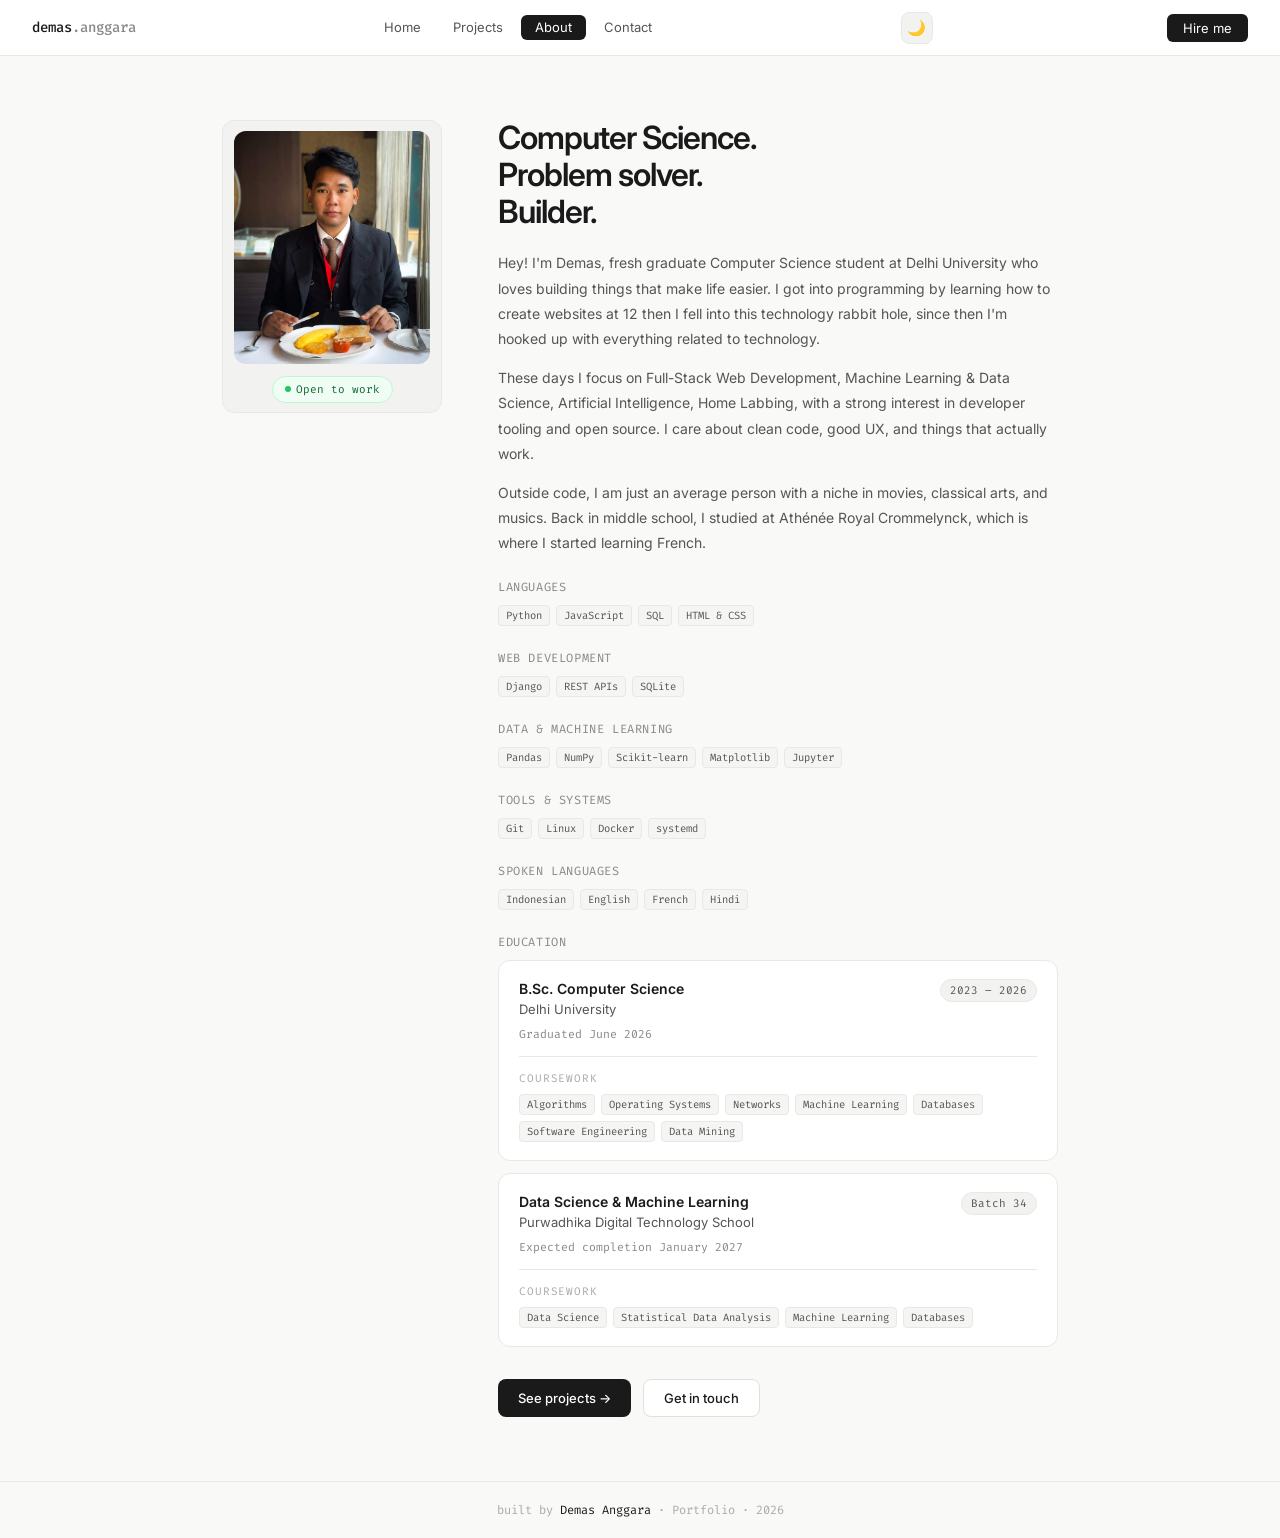
==== commit bf4f386b: "updated" ====
--- a/about.html
+++ b/about.html
@@ -10,7 +10,7 @@
 
 <nav>
   <a class="nav-brand" href="index.html">demas<em>.anggara</em></a>
-  <div class="nav-links">
+  <div class="nav-links" id="nav-links">
     <a class="nav-btn" href="index.html">Home</a>
     <a class="nav-btn" href="projects.html">Projects</a>
     <a class="nav-btn" href="about.html">About</a>
@@ -18,6 +18,11 @@
   </div>
   <button id="theme-toggle" class="theme-toggle" onclick="toggleTheme()" title="Toggle theme">🌙</button>
   <a class="nav-hire" href="contact.html">Hire me</a>
+  <button class="hamburger" id="hamburger" onclick="toggleMenu()" aria-label="Toggle menu">
+    <span></span>
+    <span></span>
+    <span></span>
+  </button>
 </nav>
 
 <div class="about-layout">
@@ -29,57 +34,92 @@
       <h2>Computer Science.<br>Problem solver.<br>Builder.</h2>
       <p>Hey! I'm Demas, fresh graduate Computer Science student at Delhi University who loves building things that make life easier. I got into programming by learning how to create websites at 12 then I fell into this technology rabbit hole, since then I'm hooked up with everything related to technology.</p>
       <p>These days I focus on Full-Stack Web Development, Machine Learning & Data Science, Artificial Intelligence, Home Labbing, with a strong interest in developer tooling and open source. I care about clean code, good UX, and things that actually work.</p>
-      <p>Outside code, I am just an average person with a niche in movies, classical arts, musics and anime.</p>
+      <p>Outside code, I am just an average person with a niche in movies, classical arts, and musics. Back in middle school, I studied at Athénée Royal Crommelynck, which is where I started learning French.</p>
 
 
       <div class="skills-header">Languages</div>
       <div class="tag-cloud">
+        <span class="tag">Python</span>
+        <span class="tag">JavaScript</span>
+        <span class="tag">SQL</span>
+        <span class="tag">HTML &amp; CSS</span>
+      </div>
+
+      <div class="skills-header">Web Development</div>
+      <div class="tag-cloud">
+        <span class="tag">Django</span>
+        <span class="tag">REST APIs</span>
+        <span class="tag">SQLite</span>
+      </div>
+
+      <div class="skills-header">Data &amp; Machine Learning</div>
+      <div class="tag-cloud">
+        <span class="tag">Pandas</span>
+        <span class="tag">NumPy</span>
+        <span class="tag">Scikit-learn</span>
+        <span class="tag">Matplotlib</span>
+        <span class="tag">Jupyter</span>
+      </div>
+
+      <div class="skills-header">Tools &amp; Systems</div>
+      <div class="tag-cloud">
+        <span class="tag">Git</span>
+        <span class="tag">Linux</span>
+        <span class="tag">Docker</span>
+        <span class="tag">systemd</span>
+      </div>
+
+      <div class="skills-header">Spoken Languages</div>
+      <div class="tag-cloud">
         <span class="tag">Indonesian</span>
         <span class="tag">English</span>
         <span class="tag">French</span>
+        <span class="tag">Hindi</span>
       </div>
 
-      <div class="skills-header">Programming Languages</div>
-      <div class="tag-cloud">
-        <span class="tag">Python</span>
-        <span class="tag">JavaScript</span>
-        <span class="tag">Java</span>
-        <span class="tag">C++</span>
-        <span class="tag">SQL</span>
-        <span class="tag">HTML</span>
-        <span class="tag">CSS</span>
+      <div class="skills-header">Education</div>
+      <div class="edu-list">
+        <article class="edu-card">
+          <div class="edu-head">
+            <div>
+              <h4 class="edu-title">B.Sc. Computer Science</h4>
+              <div class="edu-school">Delhi University</div>
+            </div>
+            <span class="edu-date">2023 – 2026</span>
+          </div>
+          <div class="edu-meta">Graduated June 2026</div>
+          <div class="edu-label">Coursework</div>
+          <div class="tag-cloud">
+            <span class="tag">Algorithms</span>
+            <span class="tag">Operating Systems</span>
+            <span class="tag">Networks</span>
+            <span class="tag">Machine Learning</span>
+            <span class="tag">Databases</span>
+            <span class="tag">Software Engineering</span>
+            <span class="tag">Data Mining</span>
+          </div>
+        </article>
+
+        <article class="edu-card">
+          <div class="edu-head">
+            <div>
+              <h4 class="edu-title">Data Science &amp; Machine Learning</h4>
+              <div class="edu-school">Purwadhika Digital Technology School</div>
+            </div>
+            <span class="edu-date">Batch 34</span>
+          </div>
+          <div class="edu-meta">Expected completion January 2027</div>
+          <div class="edu-label">Coursework</div>
+          <div class="tag-cloud">
+            <span class="tag">Data Science</span>
+            <span class="tag">Statistical Data Analysis</span>
+            <span class="tag">Machine Learning</span>
+            <span class="tag">Databases</span>
+          </div>
+        </article>
       </div>
 
-      <div class="skills-header">Frameworks &amp; Tools</div>
-      <div class="tag-cloud">
-        <span class="tag">React</span>
-        <span class="tag">Node.js</span>
-        <span class="tag">Flask</span>
-        <span class="tag">Django</span>
-        <span class="tag">Docker</span>
-        <span class="tag">Git</span>
-        <span class="tag">Linux</span>
-      </div>
-
-      <div class="skills-header">ML / Data</div>
-      <div class="tag-cloud">
-          <span class="tag">Pandas</span>
-          <span class="tag">NumPy</span>
-          <span class="tag">Scikit-learn</span>
-          <span class="tag">TensorFlow</span>
-          <span class="tag">PyTorch</span>
-          <span class="tag">Matplotlib</span>
-          <span class="tag">Seaborn</span>
-          <span class="tag">Jupyter</span>
-      </div>
-
-      <div class="edu-card">
-        <h4>🎓 B.Sc. Computer Science — Delhi University</h4>
-        <p>June 2026 · Batch 2023–2026</p>
-        <p>Coursework: Algorithms, Operating System, Networks, Machine Learning, Databases, Software Engineering, Data Mining.</p>
-      </div>
-
-      <div class="btn-row" style="margin-top:24px">
+      <div class="btn-row about-cta">
         <a class="btn-dark" href="projects.html">See projects →</a>
         <a class="btn-light" href="contact.html">Get in touch</a>
       </div>
--- a/style.css
+++ b/style.css
@@ -7,7 +7,6 @@
   --bg-hover:     #f2f2f0;
   --bg-input:     #ffffff;
   --bg-muted:     #f5f5f3;
-  --bg-edu:       #f9f9f8;
   --border:       #e8e8e4;
   --border-input: #e0e0dc;
   --text:         #1a1a1a;
@@ -43,7 +42,6 @@
   --bg-hover:     #252525;
   --bg-input:     #1c1c1c;
   --bg-muted:     #1a1a1a;
-  --bg-edu:       #181818;
   --border:       #2e2e2e;
   --border-input: #333333;
   --text:         #f0f0ee;
@@ -393,7 +391,8 @@
 
 .stats-row {
   display: grid;
-  grid-template-columns: repeat(3,1fr);
+  grid-auto-flow: column;
+  grid-auto-columns: 1fr;
   gap: 12px;
   margin-top: 16px;
 }
@@ -701,26 +700,71 @@
   flex-wrap: wrap;
   gap: 6px;
 }
+.edu-list {
+  display: flex;
+  flex-direction: column;
+  gap: 12px;
+}
+
 .edu-card {
-  margin-top: 24px;
-  background: var(--bg-edu);
-  border: 1px solid var(--border);
-  border-left: 3px solid var(--text);
-  border-radius: 0 8px 8px 0;
-  padding: 16px;
+  background: var(--bg-card);
+  border: 1px solid var(--border);
+  border-radius: 12px;
+  padding: 18px 20px;
   transition: background 0.25s, border-color 0.25s;
 }
-.edu-card h4 {
+
+.edu-head {
+  display: flex;
+  justify-content: space-between;
+  align-items: flex-start;
+  gap: 16px;
+}
+
+.edu-title {
   font-size: 14px;
   font-weight: 600;
-  margin-bottom: 4px;
-}
-
-.edu-card p {
-  font-size: 12.5px;
-  color: var(--text-muted);
-  font-family: 'Fira Code', monospace;
-  line-height: 1.7;
+  line-height: 1.4;
+}
+
+.edu-school {
+  font-size: 13px;
+  color: var(--text-muted);
+  margin-top: 2px;
+}
+
+.edu-date {
+  flex-shrink: 0;
+  font-family: 'Fira Code', monospace;
+  font-size: 11px;
+  color: var(--text-muted);
+  background: var(--pill-bg);
+  border: 1px solid var(--border);
+  padding: 3px 9px;
+  border-radius: 100px;
+  white-space: nowrap;
+}
+
+.edu-meta {
+  font-family: 'Fira Code', monospace;
+  font-size: 11.5px;
+  color: var(--text-dim);
+  margin-top: 10px;
+  padding-bottom: 14px;
+  border-bottom: 1px solid var(--border);
+}
+
+.edu-label {
+  font-size: 11px;
+  font-family: 'Fira Code', monospace;
+  color: var(--text-dimmer);
+  text-transform: uppercase;
+  letter-spacing: 0.08em;
+  margin: 14px 0 8px;
+}
+
+.about-cta {
+  margin-top: 32px;
 }
 
 /* ── CONTACT ── */
@@ -764,7 +808,7 @@
   border: 1px solid var(--border);
   border-radius: 10px;
   cursor: pointer;
-  transition: border-color 0.2s, transform_0.15s, background_0.25s;
+  transition: border-color 0.2s, transform 0.15s, background 0.25s;
   margin-bottom: 10px;
   text-decoration: none;
   color: inherit;
@@ -773,6 +817,15 @@
 .soc-card:hover {
   border-color: var(--text);
   transform: translateX(3px);
+}
+
+.soc-card.static {
+  cursor: default;
+}
+
+.soc-card.static:hover {
+  border-color: var(--border);
+  transform: none;
 }
 
 .soc-icon {
@@ -1078,6 +1131,36 @@
   gap: 6px;
 }
 
+.detail-list {
+  display: flex;
+  flex-direction: column;
+  gap: 10px;
+}
+
+.detail-label {
+  font-size: 11px;
+  font-family: 'Fira Code', monospace;
+  color: var(--text-dimmer);
+  margin-bottom: 3px;
+}
+
+.detail-value {
+  font-size: 13px;
+  font-weight: 500;
+}
+
+.detail-value.status-live {
+  color: #166534;
+}
+
+[data-theme="dark"] .detail-value.status-live {
+  color: #4ade80;
+}
+
+.detail-value.status-archived {
+  color: var(--text-dim);
+}
+
 .sidebar-links {
   display: flex;
   flex-direction: column;
@@ -1197,3 +1280,67 @@
   object-position: center;
   border-radius: 16px;
 }
+
+/* Hamburger button */
+.hamburger {
+  display: none;
+  flex-direction: column;
+  justify-content: center;
+  gap: 5px;
+  background: none;
+  border: none;
+  cursor: pointer;
+  padding: 4px;
+  margin-left: 12px;
+}
+
+.hamburger span {
+  display: block;
+  width: 22px;
+  height: 2px;
+  background: var(--text);
+  border-radius: 2px;
+  transition: all 0.25s;
+}
+
+/* Hamburger open state — animates into X */
+.hamburger.open span:nth-child(1) { transform: translateY(7px) rotate(45deg); }
+.hamburger.open span:nth-child(2) { opacity: 0; }
+.hamburger.open span:nth-child(3) { transform: translateY(-7px) rotate(-45deg); }
+
+@media (max-width: 700px) {
+  .nav-links {
+    display: none;
+    position: absolute;
+    top: 56px;
+    left: 0;
+    right: 0;
+    background: var(--nav-bg);
+    border-bottom: 1px solid var(--border);
+    flex-direction: column;
+    padding: 12px 16px;
+    gap: 4px;
+  }
+
+  .nav-links.open {
+    display: flex;
+  }
+
+  .nav-links .nav-btn {
+    width: 100%;
+    text-align: left;
+    padding: 10px 14px;
+  }
+
+  .hamburger {
+    display: flex;
+  }
+
+  .theme-toggle {
+    margin-left: auto;
+  }
+
+  .nav-hire {
+    display: none;
+  }
+}
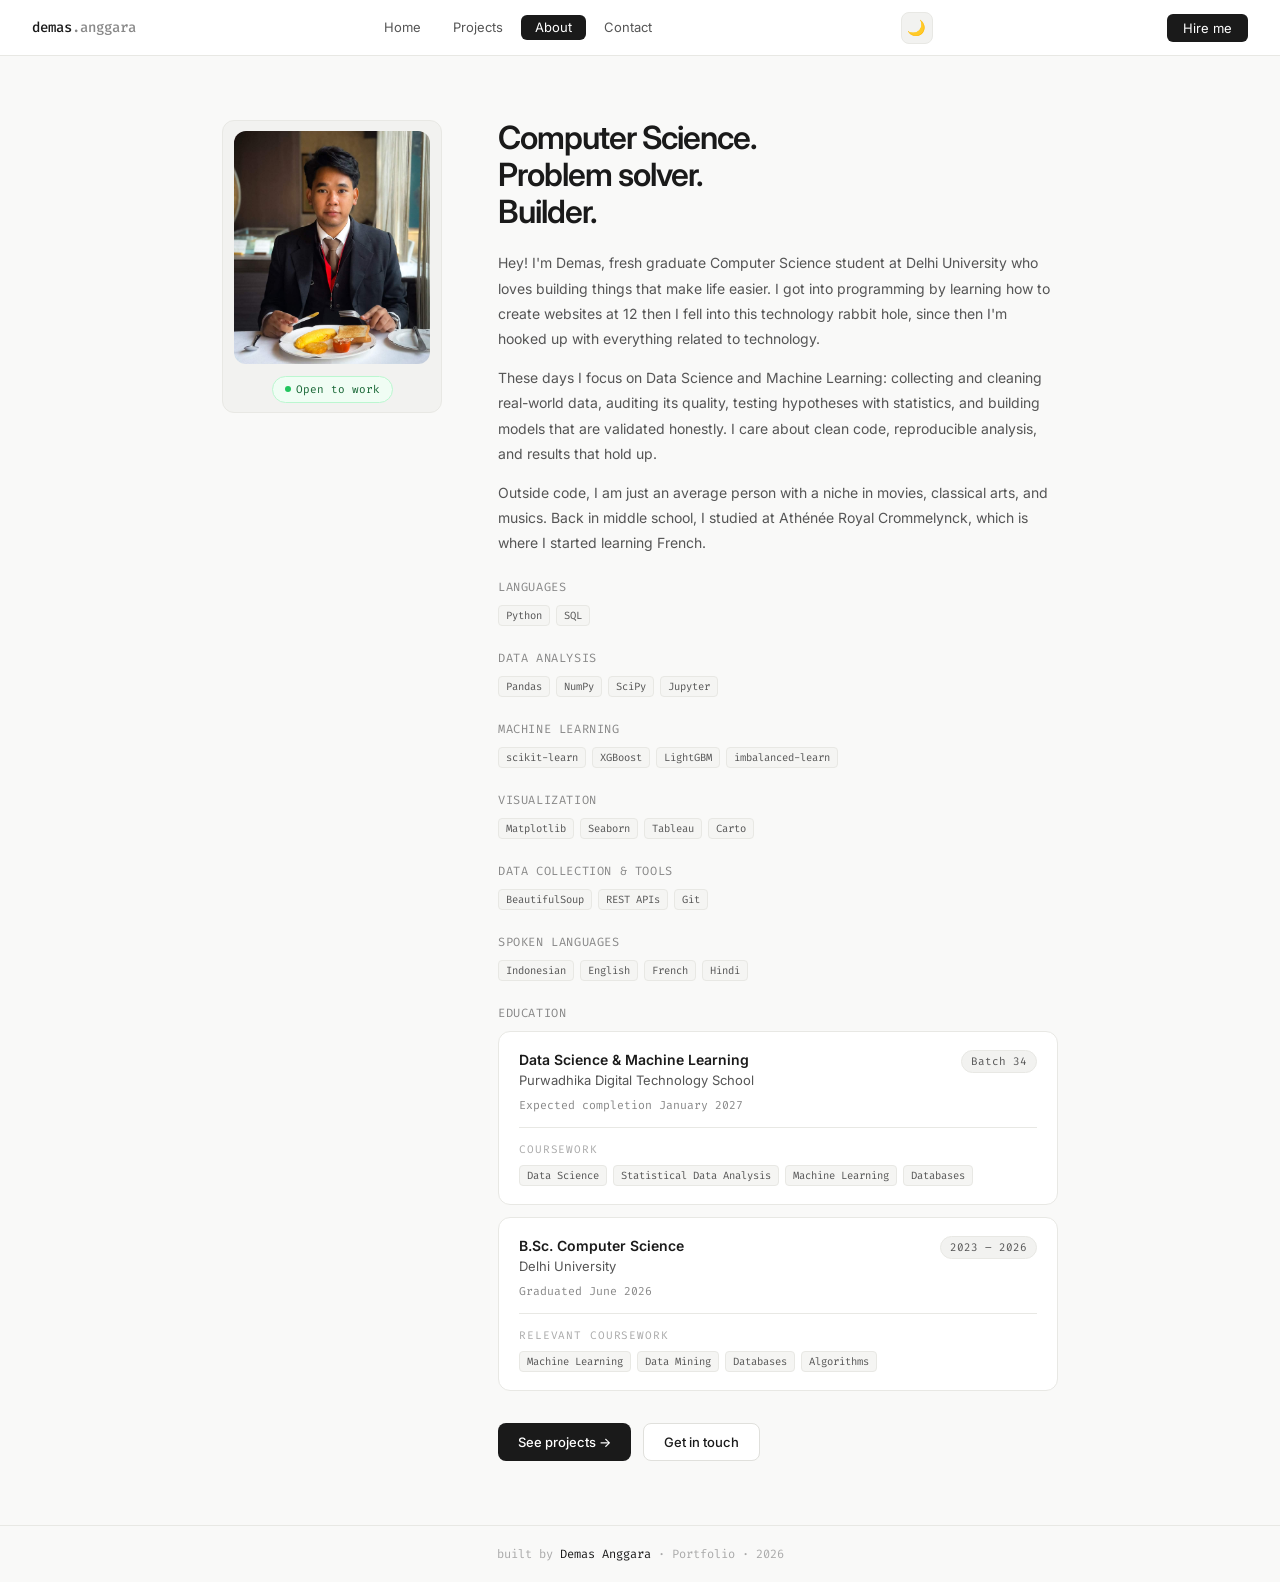
==== commit e0dce7d0: "Revise portfolio content to emphasize data science and machine learning skills, update project descr" ====
--- a/about.html
+++ b/about.html
@@ -33,40 +33,45 @@
     <div class="about-right">
       <h2>Computer Science.<br>Problem solver.<br>Builder.</h2>
       <p>Hey! I'm Demas, fresh graduate Computer Science student at Delhi University who loves building things that make life easier. I got into programming by learning how to create websites at 12 then I fell into this technology rabbit hole, since then I'm hooked up with everything related to technology.</p>
-      <p>These days I focus on Full-Stack Web Development, Machine Learning & Data Science, Artificial Intelligence, Home Labbing, with a strong interest in developer tooling and open source. I care about clean code, good UX, and things that actually work.</p>
+      <p>These days I focus on Data Science and Machine Learning: collecting and cleaning real-world data, auditing its quality, testing hypotheses with statistics, and building models that are validated honestly. I care about clean code, reproducible analysis, and results that hold up.</p>
       <p>Outside code, I am just an average person with a niche in movies, classical arts, and musics. Back in middle school, I studied at Athénée Royal Crommelynck, which is where I started learning French.</p>
 
 
       <div class="skills-header">Languages</div>
       <div class="tag-cloud">
         <span class="tag">Python</span>
-        <span class="tag">JavaScript</span>
         <span class="tag">SQL</span>
-        <span class="tag">HTML &amp; CSS</span>
       </div>
 
-      <div class="skills-header">Web Development</div>
-      <div class="tag-cloud">
-        <span class="tag">Django</span>
-        <span class="tag">REST APIs</span>
-        <span class="tag">SQLite</span>
-      </div>
-
-      <div class="skills-header">Data &amp; Machine Learning</div>
+      <div class="skills-header">Data Analysis</div>
       <div class="tag-cloud">
         <span class="tag">Pandas</span>
         <span class="tag">NumPy</span>
-        <span class="tag">Scikit-learn</span>
-        <span class="tag">Matplotlib</span>
+        <span class="tag">SciPy</span>
         <span class="tag">Jupyter</span>
       </div>
 
-      <div class="skills-header">Tools &amp; Systems</div>
+      <div class="skills-header">Machine Learning</div>
       <div class="tag-cloud">
+        <span class="tag">scikit-learn</span>
+        <span class="tag">XGBoost</span>
+        <span class="tag">LightGBM</span>
+        <span class="tag">imbalanced-learn</span>
+      </div>
+
+      <div class="skills-header">Visualization</div>
+      <div class="tag-cloud">
+        <span class="tag">Matplotlib</span>
+        <span class="tag">Seaborn</span>
+        <span class="tag">Tableau</span>
+        <span class="tag">Carto</span>
+      </div>
+
+      <div class="skills-header">Data Collection &amp; Tools</div>
+      <div class="tag-cloud">
+        <span class="tag">BeautifulSoup</span>
+        <span class="tag">REST APIs</span>
         <span class="tag">Git</span>
-        <span class="tag">Linux</span>
-        <span class="tag">Docker</span>
-        <span class="tag">systemd</span>
       </div>
 
       <div class="skills-header">Spoken Languages</div>
@@ -79,27 +84,6 @@
 
       <div class="skills-header">Education</div>
       <div class="edu-list">
-        <article class="edu-card">
-          <div class="edu-head">
-            <div>
-              <h4 class="edu-title">B.Sc. Computer Science</h4>
-              <div class="edu-school">Delhi University</div>
-            </div>
-            <span class="edu-date">2023 – 2026</span>
-          </div>
-          <div class="edu-meta">Graduated June 2026</div>
-          <div class="edu-label">Coursework</div>
-          <div class="tag-cloud">
-            <span class="tag">Algorithms</span>
-            <span class="tag">Operating Systems</span>
-            <span class="tag">Networks</span>
-            <span class="tag">Machine Learning</span>
-            <span class="tag">Databases</span>
-            <span class="tag">Software Engineering</span>
-            <span class="tag">Data Mining</span>
-          </div>
-        </article>
-
         <article class="edu-card">
           <div class="edu-head">
             <div>
@@ -117,6 +101,24 @@
             <span class="tag">Databases</span>
           </div>
         </article>
+
+        <article class="edu-card">
+          <div class="edu-head">
+            <div>
+              <h4 class="edu-title">B.Sc. Computer Science</h4>
+              <div class="edu-school">Delhi University</div>
+            </div>
+            <span class="edu-date">2023 – 2026</span>
+          </div>
+          <div class="edu-meta">Graduated June 2026</div>
+          <div class="edu-label">Relevant Coursework</div>
+          <div class="tag-cloud">
+            <span class="tag">Machine Learning</span>
+            <span class="tag">Data Mining</span>
+            <span class="tag">Databases</span>
+            <span class="tag">Algorithms</span>
+          </div>
+        </article>
       </div>
 
       <div class="btn-row about-cta">
--- a/style.css
+++ b/style.css
@@ -591,36 +591,6 @@
   line-height: 1.7;
 }
 
-.filter-bar {
-  display: flex;
-  gap: 8px;
-  margin-bottom: 28px;
-  flex-wrap: wrap;
-}
-
-.filter-btn {
-  font-size: 12px;
-  font-family: 'Fira Code', monospace;
-  padding: 6px 14px;
-  border-radius: 100px;
-  border: 1px solid var(--border-input);
-  background: var(--bg-card);
-  color: var(--text-muted);
-  cursor: pointer;
-  transition: all 0.15s;
-}
-
-.filter-btn:hover {
-  border-color: var(--text);
-  color: var(--text);
-}
-
-.filter-btn.active {
-  background: var(--btn-primary-bg);
-  color: var(--btn-primary-text);
-  border-color: var(--btn-primary-bg);
-}
-
 .proj-grid {
   display: grid;
   grid-template-columns: repeat(3,1fr);
@@ -1344,3 +1314,8 @@
     display: none;
   }
 }
+
+/* ── PROJECTS PAGE SECTIONS ── */
+.sec-spaced {
+  margin-top: 56px;
+}
